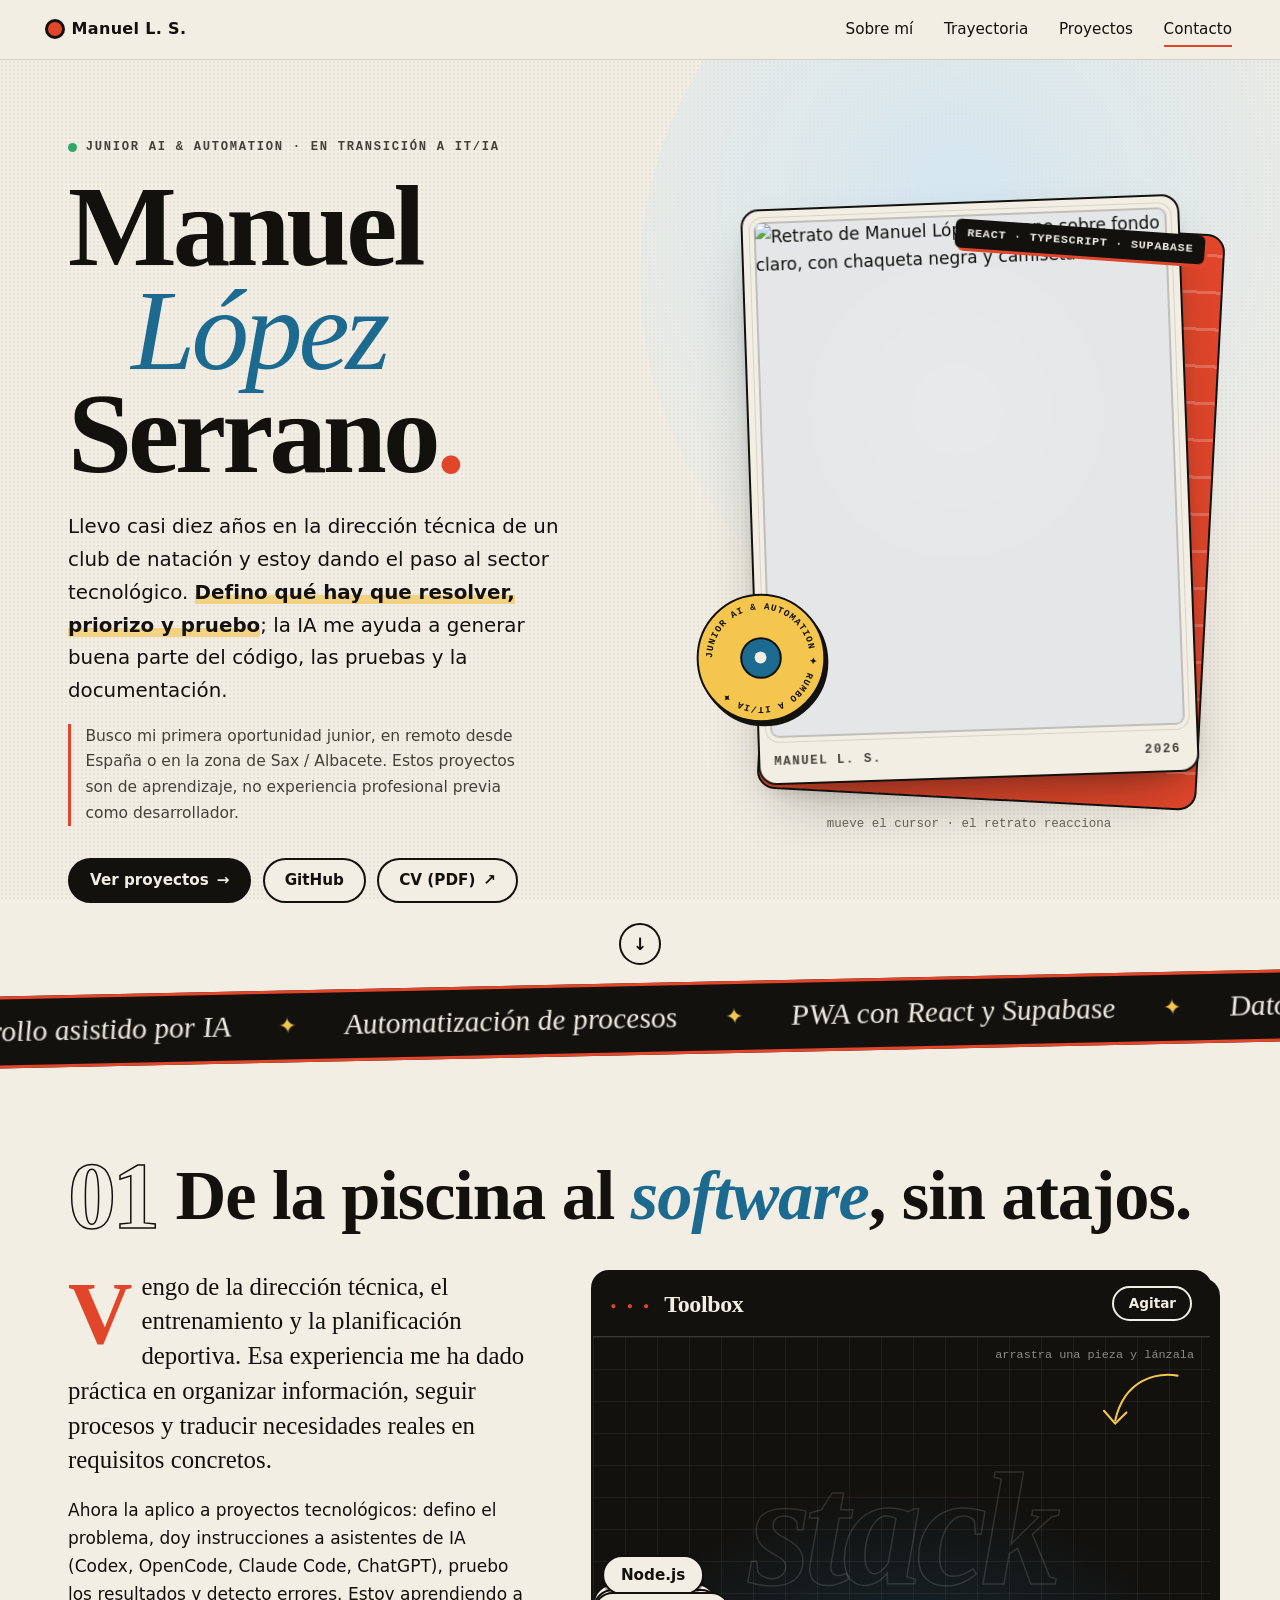
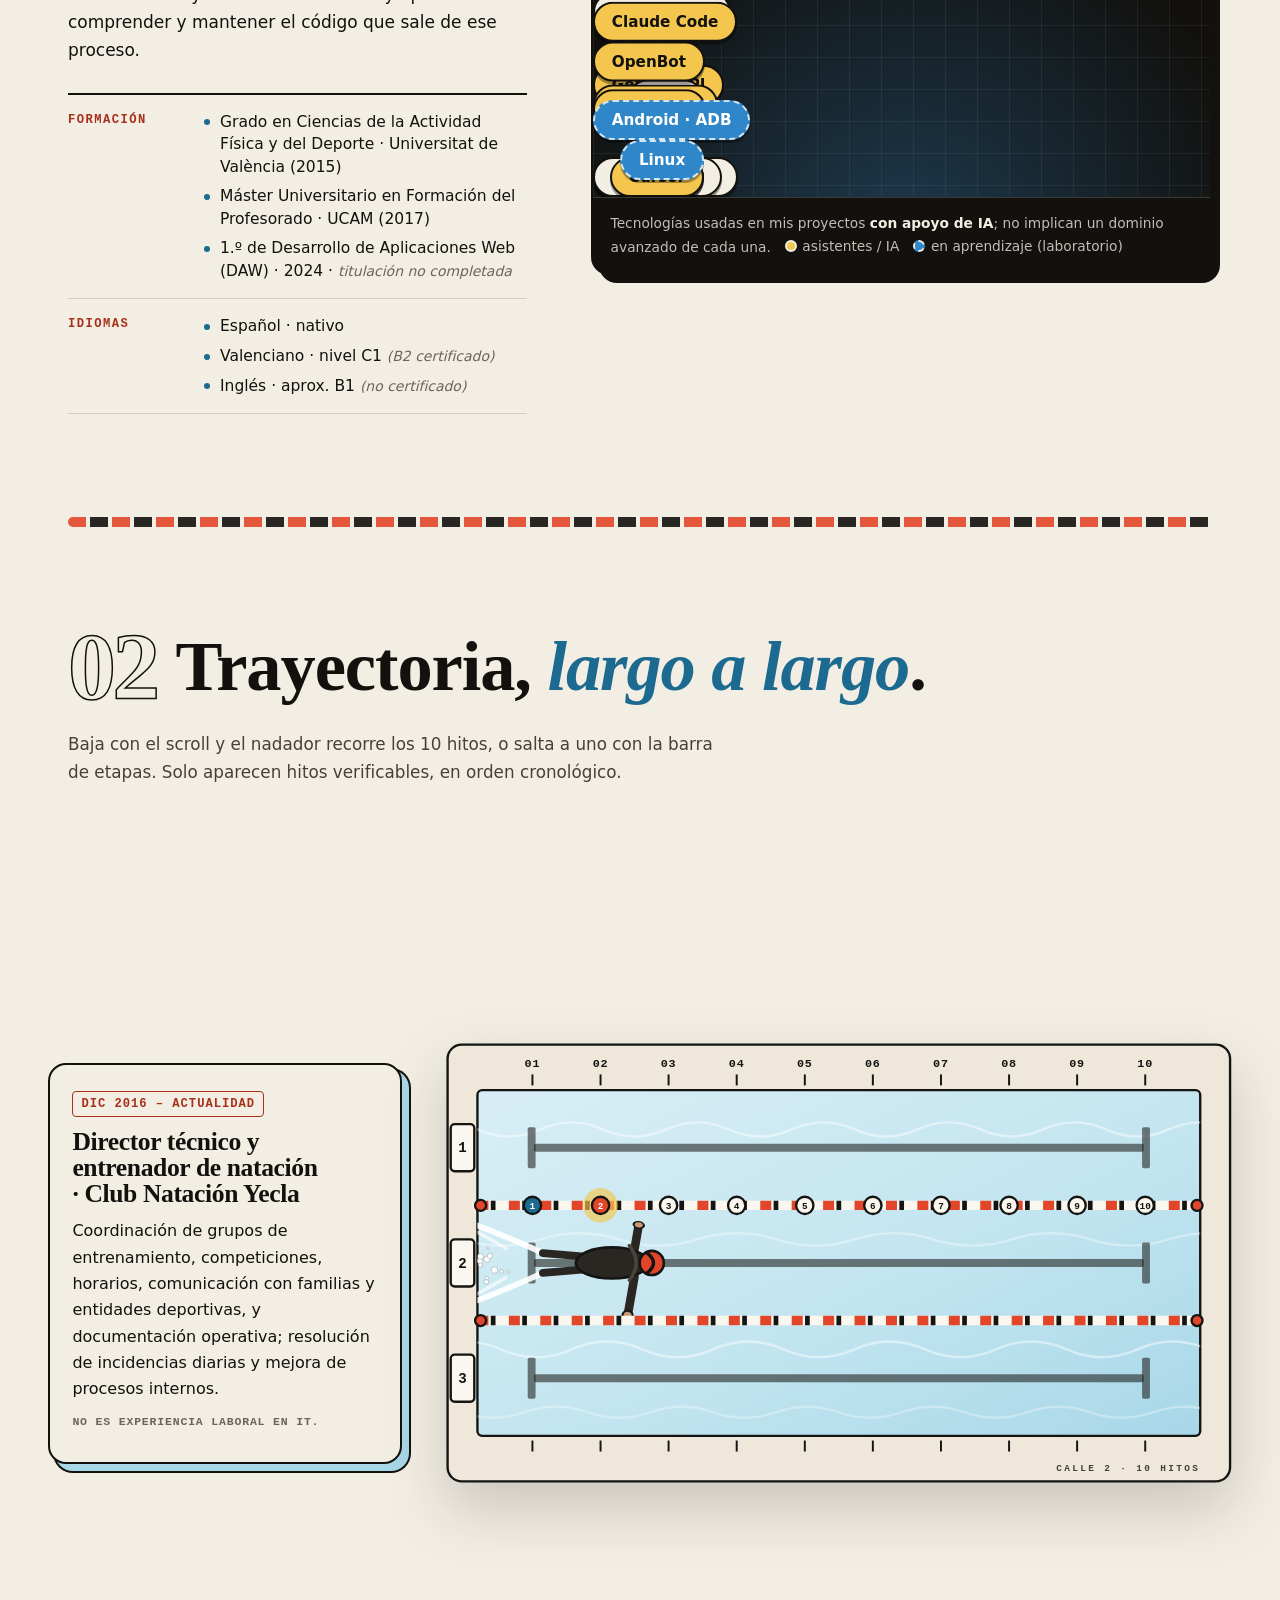
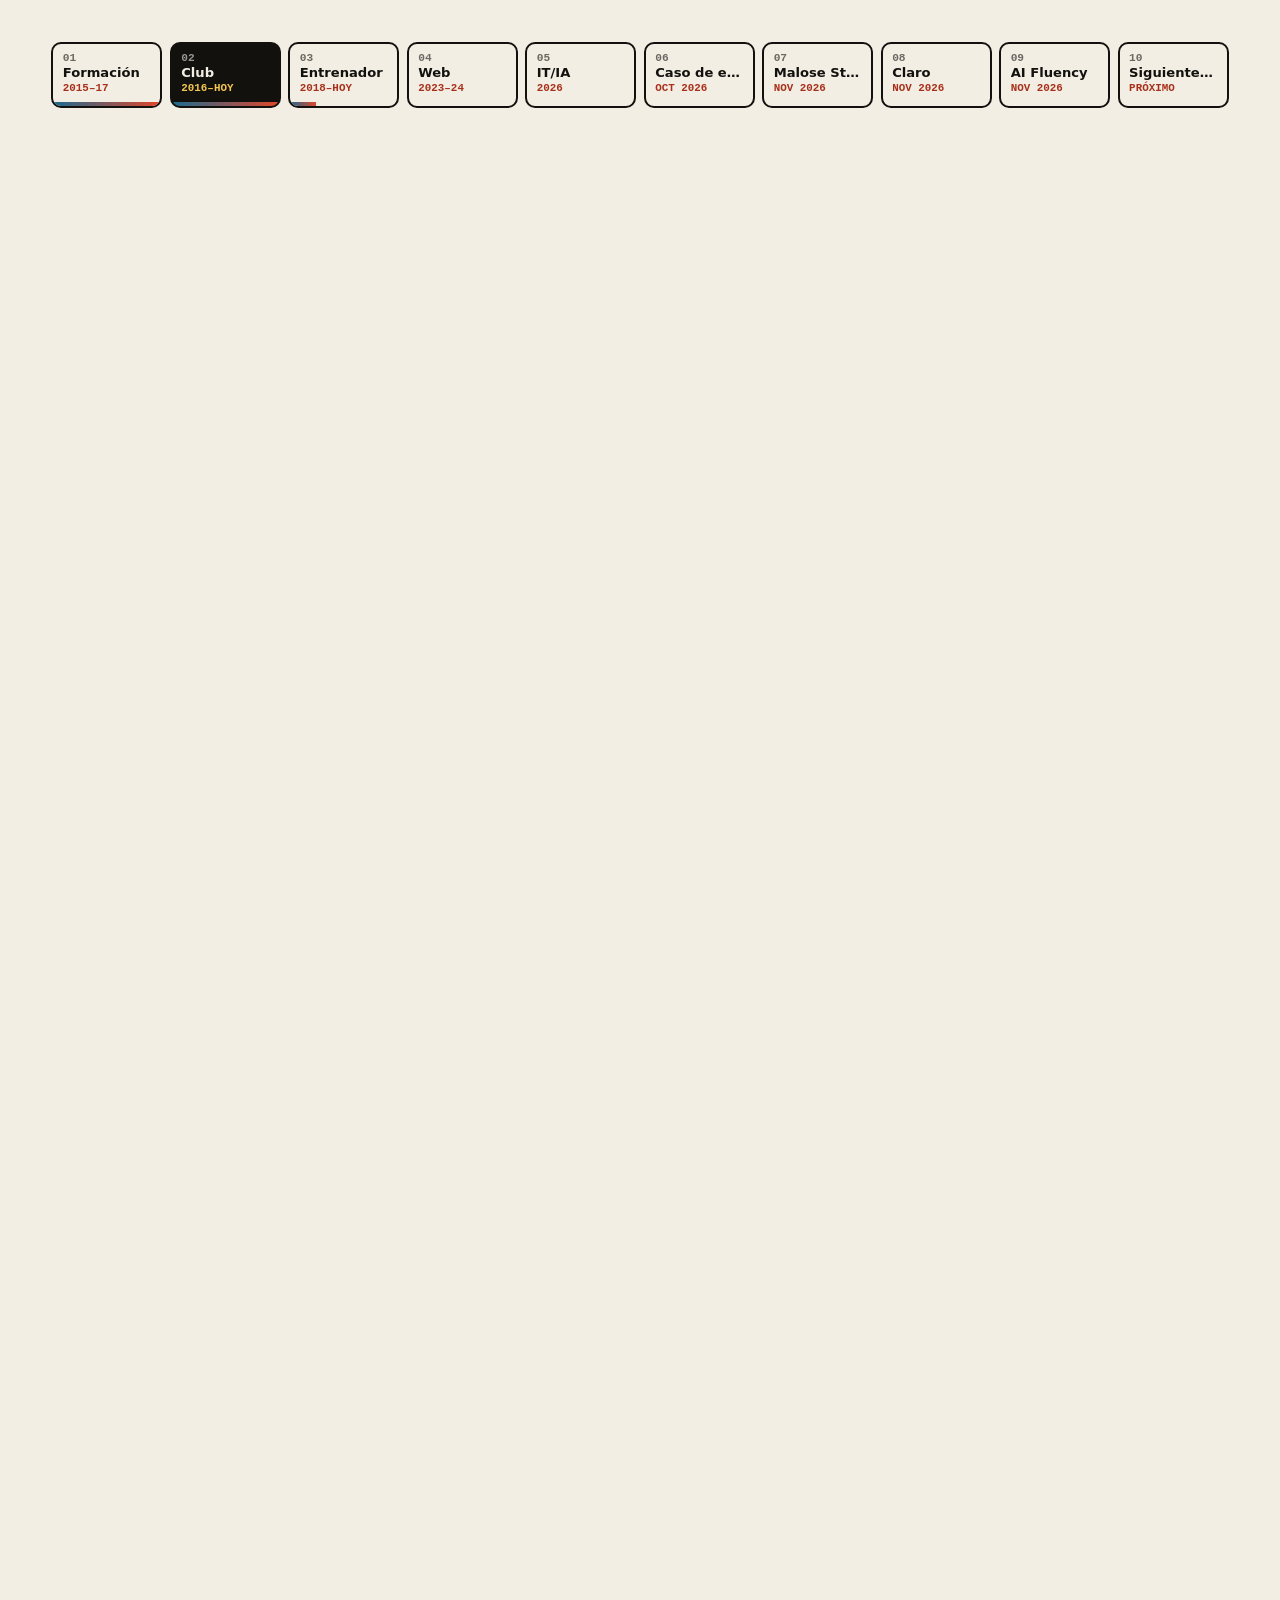
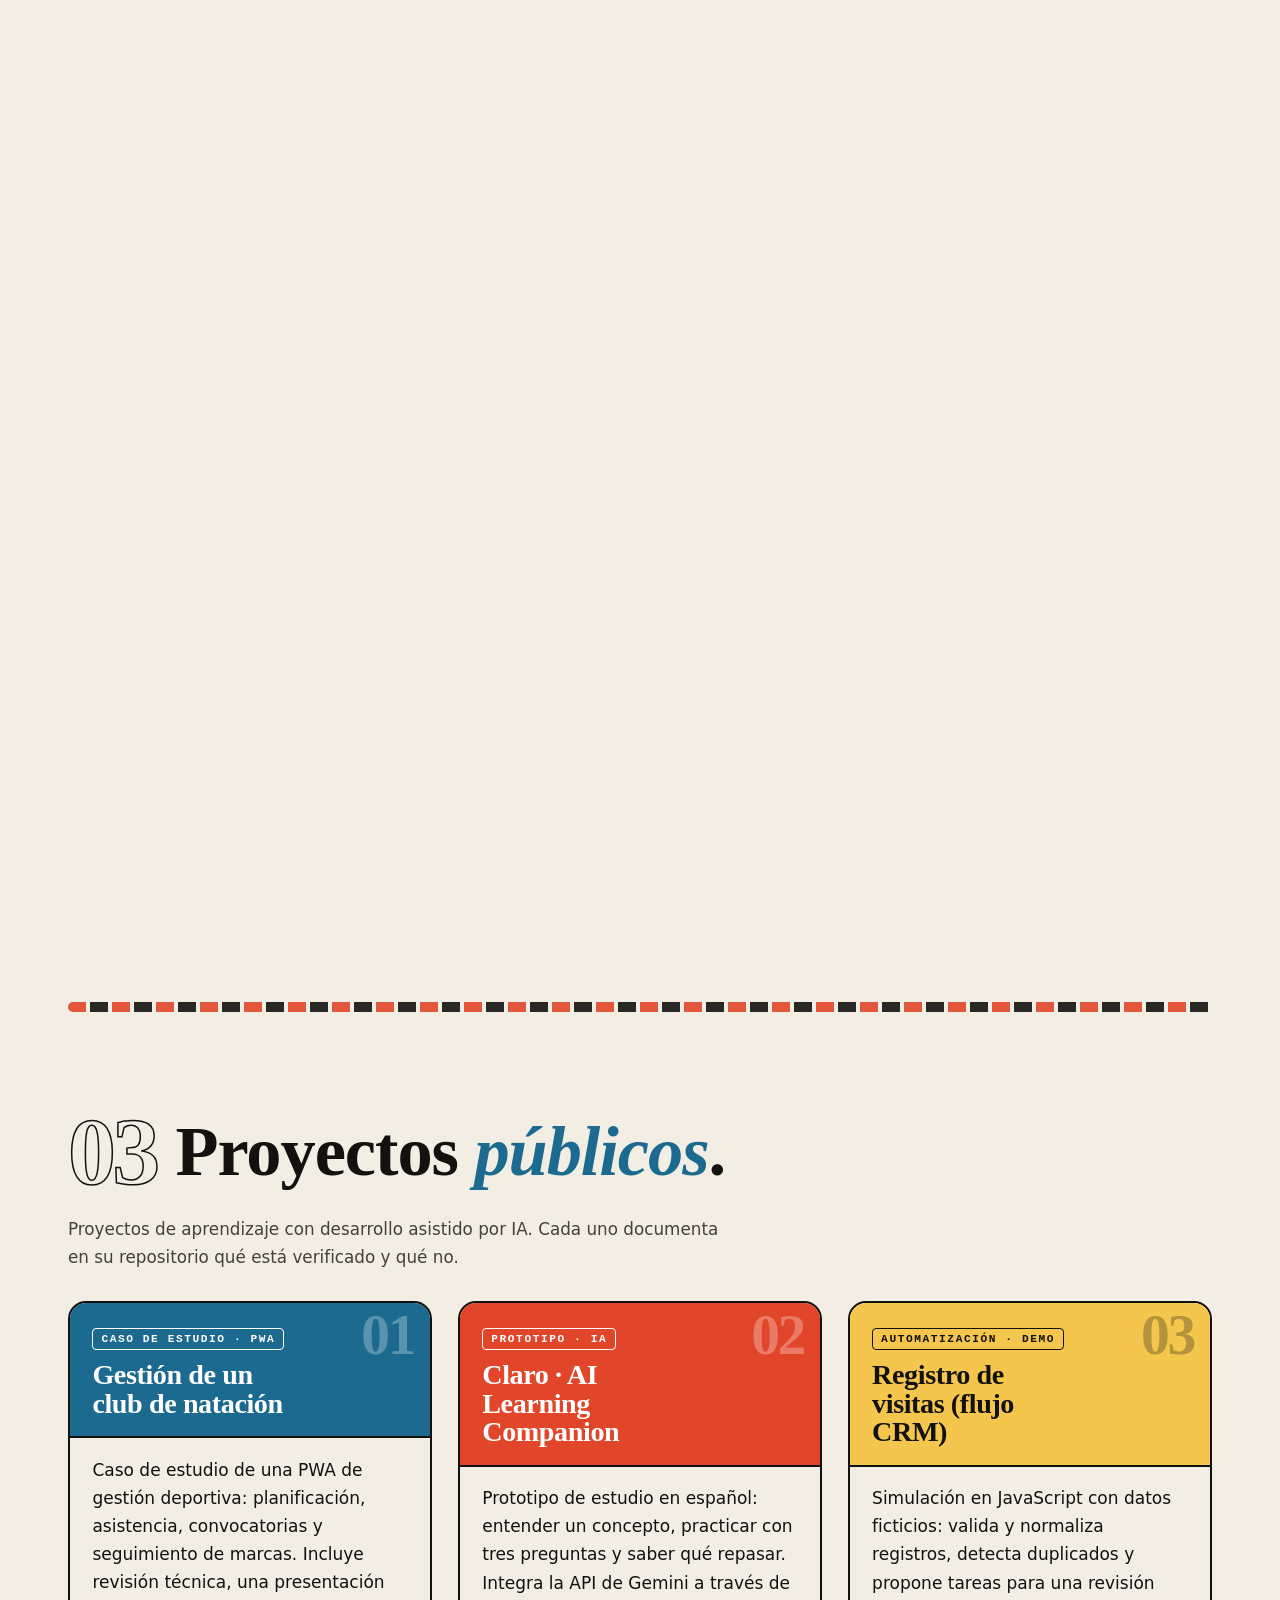
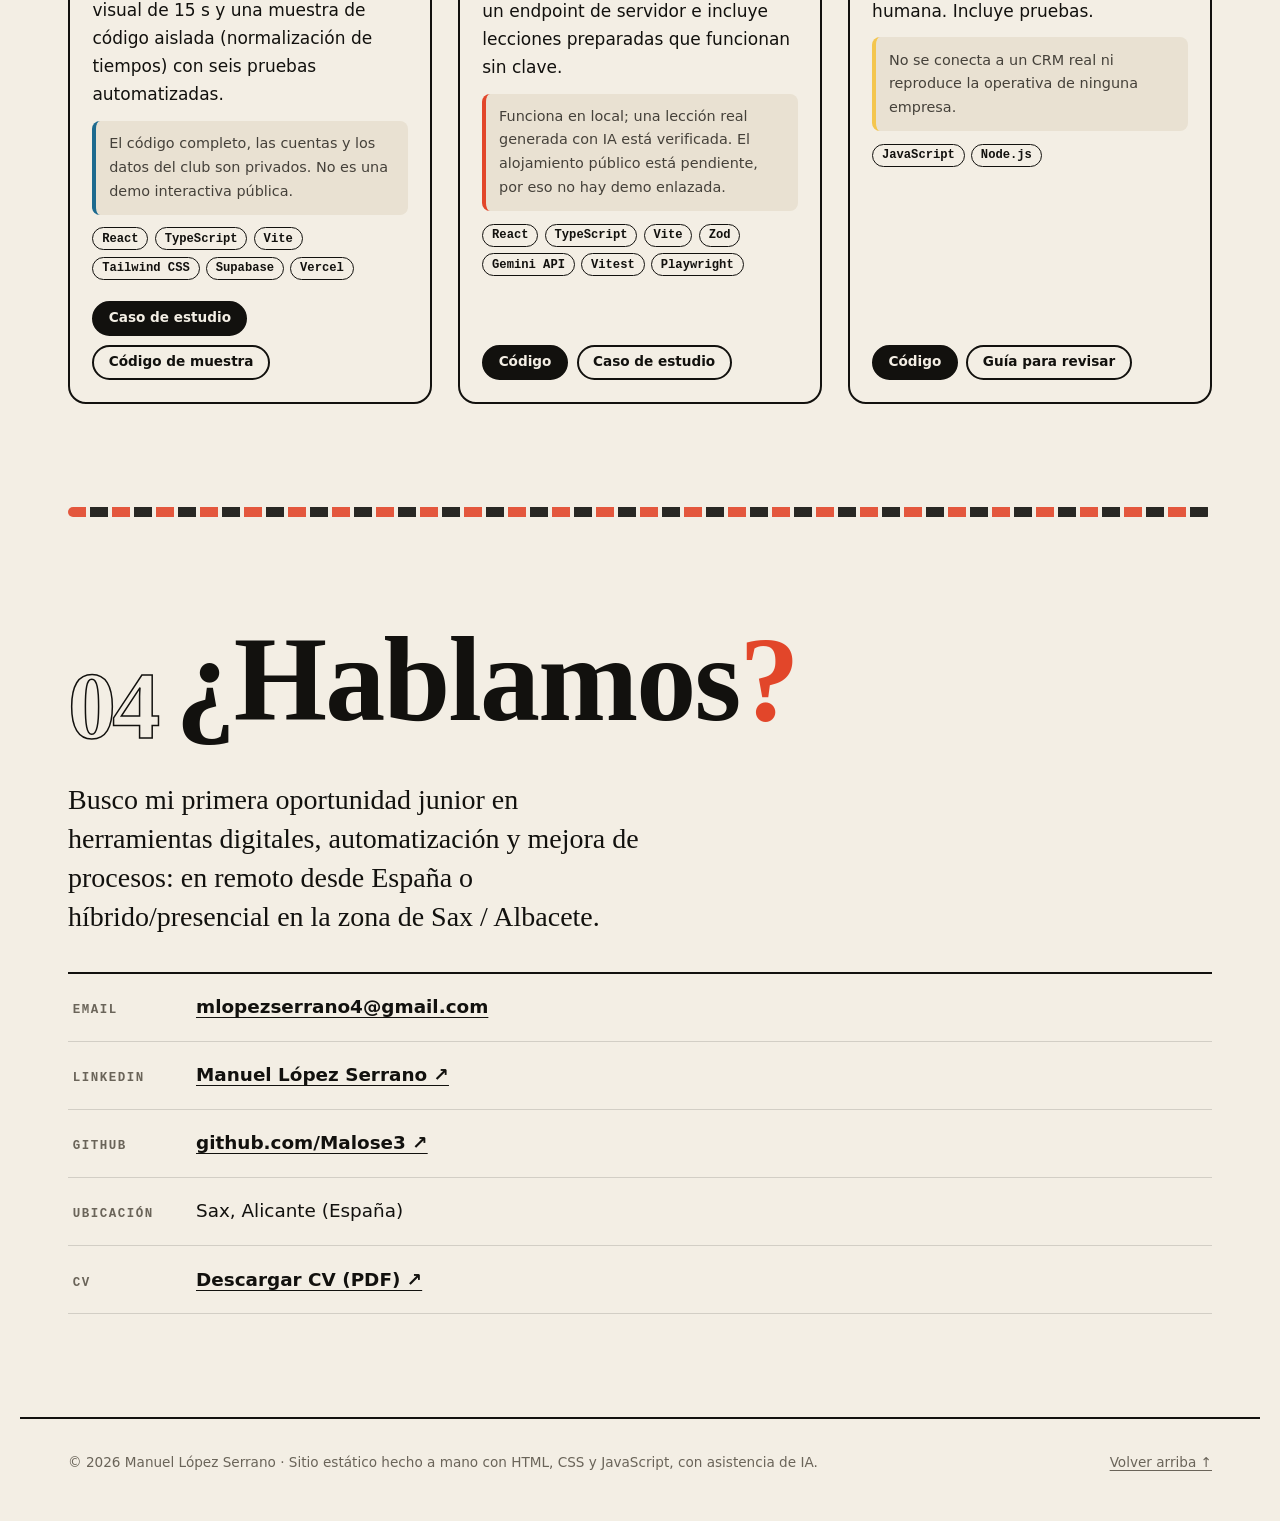
==== index.html @ 68fd8f76 "Portfolio: página principal, estilos e interacciones" ====
<!doctype html>
<html lang="es-ES">
<head>
  <meta charset="utf-8">
  <meta name="viewport" content="width=device-width, initial-scale=1">
  <title>Manuel López Serrano · Junior AI &amp; Automation (en transición a IT/IA)</title>
  <meta name="description" content="Portfolio de Manuel López Serrano: transición a IT/IA, proyectos de aprendizaje con desarrollo asistido por IA y automatización. Proyectos públicos en GitHub.">
  <meta name="theme-color" content="#f2ede3">
  <meta property="og:image" content="https://malose3.github.io/assets/img/manuel-portrait.jpg">
  <link rel="canonical" href="https://malose3.github.io/">
  <meta property="og:type" content="website">
  <meta property="og:locale" content="es_ES">
  <meta property="og:title" content="Manuel López Serrano · Portfolio">
  <meta property="og:description" content="Transición a IT/IA: proyectos de aprendizaje, desarrollo asistido por IA y automatización.">
  <meta property="og:url" content="https://malose3.github.io/">
  <link rel="icon" href="data:image/svg+xml,%3Csvg xmlns='http://www.w3.org/2000/svg' viewBox='0 0 64 64'%3E%3Ccircle cx='32' cy='32' r='30' fill='%23141310'/%3E%3Ccircle cx='38' cy='28' r='11' fill='%23e0482a'/%3E%3C/svg%3E">
  <link rel="preload" as="image" href="assets/img/manuel-portrait.webp" type="image/webp">
  <link rel="stylesheet" href="assets/css/site.css">
  <script>document.documentElement.classList.add("js");</script>
</head>
<body>
  <a class="skip" href="#main">Saltar al contenido</a>

  <header class="top" id="top">
    <a class="brand" href="#top" aria-label="Inicio">
      <span class="brand__dot" aria-hidden="true"></span>
      <span>Manuel&nbsp;L.&nbsp;S.</span>
    </a>
    <button class="menu-btn" type="button" aria-expanded="false" aria-controls="nav">Menú</button>
    <nav class="nav" id="nav" aria-label="Secciones">
      <a href="#sobre-mi">Sobre mí</a>
      <a href="#trayectoria">Trayectoria</a>
      <a href="#proyectos">Proyectos</a>
      <a href="#contacto">Contacto</a>
    </nav>
  </header>

  <main id="main">
    <!-- HERO -->
    <section class="hero" aria-labelledby="hero-title">
      <div class="hero__inner">
        <div class="hero__text">
          <p class="kicker"><span class="status-dot" aria-hidden="true"></span>Junior AI &amp; Automation · En transición a IT/IA</p>
          <h1 id="hero-title" class="hero__title">
            <span class="hero__line">Manuel</span>
            <span class="hero__line hero__line--italic">López</span>
            <span class="hero__line">Serrano<span class="accent">.</span></span>
          </h1>
          <p class="hero__lead">
            Llevo casi diez años en la dirección técnica de un club de natación y estoy dando el paso al sector tecnológico.
            <strong>Defino qué hay que resolver, priorizo y pruebo</strong>; la IA me ayuda a generar buena parte del código, las pruebas y la documentación.
          </p>
          <p class="hero__note">Busco mi primera oportunidad junior, en remoto desde España o en la zona de Sax / Albacete. Estos proyectos son de aprendizaje, no experiencia profesional previa como desarrollador.</p>
          <div class="hero__cta">
            <a class="btn btn--ink" href="#proyectos">Ver proyectos <span aria-hidden="true">→</span></a>
            <a class="btn btn--line" href="https://github.com/Malose3" rel="noopener">GitHub</a>
            <a class="btn btn--line" href="assets/cv/CV-Manuel-Lopez-Serrano.pdf" target="_blank" rel="noopener" type="application/pdf">CV (PDF) <span aria-hidden="true">↗</span></a>
          </div>
        </div>

        <div class="hero__visual">
          <div class="portrait" id="portrait">
            <div class="portrait__backdrop" aria-hidden="true"></div>
            <figure class="portrait__frame">
              <picture>
                <source srcset="assets/img/manuel-portrait.webp" type="image/webp">
                <img src="assets/img/manuel-portrait.jpg" width="960" height="1200" fetchpriority="high" decoding="async"
                     alt="Retrato de Manuel López Serrano sobre fondo claro, con chaqueta negra y camiseta marrón.">
              </picture>
              <figcaption class="portrait__caption"><span>Manuel L. S.</span><span>2026</span></figcaption>
            </figure>
            <svg class="seal" viewBox="0 0 200 200" aria-hidden="true" focusable="false">
              <defs><path id="seal-path" d="M100,100 m-74,0 a74,74 0 1,1 148,0 a74,74 0 1,1 -148,0"/></defs>
              <circle cx="100" cy="100" r="96" class="seal__bg"/>
              <text class="seal__text"><textPath href="#seal-path">JUNIOR AI &amp; AUTOMATION ✦ RUMBO A IT/IA ✦ </textPath></text>
              <circle cx="100" cy="100" r="30" class="seal__core"/>
              <circle cx="100" cy="100" r="9" class="seal__spark" id="seal-spark"/>
            </svg>
            <span class="tag tag--stack" aria-hidden="true">React · TypeScript · Supabase</span>
          </div>
          <p class="hero__hint" aria-hidden="true"><span class="hint-fine">mueve el cursor</span><span class="hint-touch">toca el retrato</span> · el retrato reacciona</p>
        </div>
      </div>
      <a class="scroll-cue" href="#sobre-mi" aria-label="Bajar a Sobre mí"><span aria-hidden="true">↓</span></a>
    </section>

    <!-- MARQUEE -->
    <div class="marquee-wrap">
    <div class="marquee" aria-label="Áreas de trabajo">
      <div class="marquee__track">
        <ul class="marquee__group">
          <li>Desarrollo asistido por IA</li><li>Automatización de procesos</li><li>PWA con React y Supabase</li>
          <li>Datos: CSV y Excel</li><li>Pruebas y verificación</li><li>Documentación honesta</li><li>Laboratorio Android · ADB · Linux</li>
        </ul>
        <ul class="marquee__group" aria-hidden="true">
          <li>Desarrollo asistido por IA</li><li>Automatización de procesos</li><li>PWA con React y Supabase</li>
          <li>Datos: CSV y Excel</li><li>Pruebas y verificación</li><li>Documentación honesta</li><li>Laboratorio Android · ADB · Linux</li>
        </ul>
      </div>
    </div>
    </div>

    <!-- SOBRE MÍ + TOOLBOX -->
    <section class="about sheet" id="sobre-mi" aria-labelledby="about-title">
      <div class="section-head">
        <span class="section-num">01</span>
        <h2 id="about-title" data-lines>De la piscina al <em>software</em>, sin atajos.</h2>
      </div>
      <div class="about__grid">
        <div class="about__copy">
          <p>Vengo de la dirección técnica, el entrenamiento y la planificación deportiva. Esa experiencia me ha dado práctica en organizar información, seguir procesos y traducir necesidades reales en requisitos concretos.</p>
          <p>Ahora la aplico a proyectos tecnológicos: defino el problema, doy instrucciones a asistentes de IA (Codex, OpenCode, Claude Code, ChatGPT), pruebo los resultados y detecto errores. Estoy aprendiendo a comprender y mantener el código que sale de ese proceso.</p>
          <dl class="facts">
            <div class="facts__row">
              <dt>Formación</dt>
              <dd>
                <ul>
                  <li>Grado en Ciencias de la Actividad Física y del Deporte · Universitat de València (2015)</li>
                  <li>Máster Universitario en Formación del Profesorado · UCAM (2017)</li>
                  <li>1.º de Desarrollo de Aplicaciones Web (DAW) · 2024 · <span class="facts__note">titulación no completada</span></li>
                </ul>
              </dd>
            </div>
            <div class="facts__row">
              <dt>Idiomas</dt>
              <dd>
                <ul>
                  <li>Español · nativo</li>
                  <li>Valenciano · nivel C1 <span class="facts__note">(B2 certificado)</span></li>
                  <li>Inglés · aprox. B1 <span class="facts__note">(no certificado)</span></li>
                </ul>
              </dd>
            </div>
          </dl>
        </div>

        <div class="toolbox" id="toolbox">
          <div class="toolbox__bar">
            <h3>Toolbox</h3>
            <button class="btn btn--small" type="button" id="shake">Agitar</button>
          </div>
          <div class="toolbox__stage" id="stage" aria-describedby="toolbox-note">
            <ul class="toolbox__list" id="pills">
              <li class="pill">JavaScript</li>
              <li class="pill">TypeScript</li>
              <li class="pill pill--accent">React</li>
              <li class="pill">Node.js</li>
              <li class="pill pill--accent">Supabase</li>
              <li class="pill">Vite</li>
              <li class="pill">Tailwind CSS</li>
              <li class="pill">Vercel</li>
              <li class="pill">Git · GitHub</li>
              <li class="pill">Zod</li>
              <li class="pill">Vitest</li>
              <li class="pill">Playwright</li>
              <li class="pill pill--ink">Gemini API</li>
              <li class="pill">PWA</li>
              <li class="pill pill--ink">Codex</li>
              <li class="pill pill--ink">OpenCode</li>
              <li class="pill pill--ink">Claude Code</li>
              <li class="pill pill--ink">Grok</li>
              <li class="pill pill--ink">Grok Bot</li>
              <li class="pill pill--ink">Cursor</li>
              <li class="pill pill--ink">OpenBot</li>
              <li class="pill pill--learn">Android · ADB</li>
              <li class="pill pill--learn">Linux</li>
            </ul>
            <svg class="toolbox__arrow" viewBox="0 0 120 96" aria-hidden="true" focusable="false">
              <path pathLength="1" d="M112 10 C 86 6, 46 14, 34 66"/>
              <path class="toolbox__arrow-head" pathLength="1" d="M20 54 L34 70 L48 56"/>
            </svg>
            <p class="toolbox__hint" aria-hidden="true"><span class="hint-fine">arrastra una pieza y lánzala</span><span class="hint-touch">toca, arrastra y suelta</span></p>
          </div>
          <p class="toolbox__note" id="toolbox-note">
            Tecnologías usadas en mis proyectos <strong>con apoyo de IA</strong>; no implican un dominio avanzado de cada una.
            <span class="legend"><i class="sw sw--ink"></i>asistentes / IA</span>
            <span class="legend"><i class="sw sw--learn"></i>en aprendizaje (laboratorio)</span>
          </p>
        </div>
      </div>
    </section>

    <!-- TRAYECTORIA -->

    <div class="divider" aria-hidden="true"><span></span></div>
    <section class="work" id="trayectoria" aria-labelledby="work-title">
      <div class="sheet work__head">
        <div class="section-head">
          <span class="section-num">02</span>
          <h2 id="work-title" data-lines>Trayectoria, <em>largo a largo</em>.</h2>
        </div>
        <p class="work__intro">Baja con el scroll y el nadador recorre los 10 hitos, o salta a uno con la barra de etapas. Solo aparecen hitos verificables, en orden cronológico.</p>
      </div>

      <div class="pool-track" id="pool-track" style="--n:10">
        <div class="pool-pin">
          <div class="pool-layout">
            <ol class="deck" id="deck" aria-label="Hitos de la trayectoria">
          <li class="deck__card" id="hito-1" data-k="0">
            <span class="deck__num" aria-hidden="true">01<small>/10</small></span>
            <span class="deck__date">2015 – 2017</span>
            <h3>Formación universitaria</h3>
            <p>Grado en Ciencias de la Actividad Física y del Deporte (Universitat de València, 2015) y Máster Universitario en Formación del Profesorado (UCAM, 2017).</p>
          </li>
          <li class="deck__card" id="hito-2" data-k="1">
            <span class="deck__num" aria-hidden="true">02<small>/10</small></span>
            <span class="deck__date">Dic 2016 – actualidad</span>
            <h3>Director técnico y entrenador de natación · Club Natación Yecla</h3>
            <p>Coordinación de grupos de entrenamiento, competiciones, horarios, comunicación con familias y entidades deportivas, y documentación operativa; resolución de incidencias diarias y mejora de procesos internos.</p>
            <p class="deck__note">No es experiencia laboral en IT.</p>
          </li>
          <li class="deck__card" id="hito-3" data-k="2">
            <span class="deck__num" aria-hidden="true">03<small>/10</small></span>
            <span class="deck__date">2018 – actualidad</span>
            <h3>Entrenador personal y preparador físico de opositores</h3>
            <p>Elaboración de planes individuales, seguimiento de progreso y organización de recursos de entrenamiento presencial y online.</p>
          </li>
          <li class="deck__card" id="hito-4" data-k="3">
            <span class="deck__num" aria-hidden="true">04<small>/10</small></span>
            <span class="deck__date">Dic 2023 – 2024</span>
            <h3>Primeros pasos en desarrollo web</h3>
            <p>Prácticas iniciales de Git y GitHub y 1.º curso de Desarrollo de Aplicaciones Web (DAW, 2024; titulación no completada).</p>
            <a class="link" href="https://github.com/Malose3/hello-git" rel="noopener">Malose3/hello-git ↗</a>
          </li>
          <li class="deck__card" id="hito-5" data-k="4">
            <span class="deck__num" aria-hidden="true">05<small>/10</small></span>
            <span class="deck__date">2026</span>
            <h3>Transición a IT/IA</h3>
            <p>Orientación profesional hacia operaciones, mejora de procesos, herramientas digitales y automatización con apoyo de IA, con portfolio público y documentación honesta del alcance de cada proyecto.</p>
          </li>
          <li class="deck__card" id="hito-6" data-k="5">
            <span class="deck__num" aria-hidden="true">06<small>/10</small></span>
            <span class="deck__date">Oct 2026</span>
            <h3>Caso de estudio público de la app del club</h3>
            <p>Documentación técnica, vídeo de 15&nbsp;s y una muestra de código aislada con seis pruebas. La aplicación y los datos siguen en privado.</p>
            <a class="link" href="https://github.com/Malose3/swim-club-case-study" rel="noopener">swim-club-case-study ↗</a>
          </li>
          <li class="deck__card" id="hito-7" data-k="6">
            <span class="deck__num" aria-hidden="true">07<small>/10</small></span>
            <span class="deck__date">Nov 2026 · en curso</span>
            <h3>Laboratorio Malose Studio</h3>
            <p>Microtareas prácticas de Android, ADB y Linux en un dispositivo de pruebas dedicado (en aprendizaje).</p>
          </li>
          <li class="deck__card" id="hito-8" data-k="7">
            <span class="deck__num" aria-hidden="true">08<small>/10</small></span>
            <span class="deck__date">Nov 2026</span>
            <h3>Claro · AI Learning Companion</h3>
            <p>Prototipo de estudio con React, TypeScript y Gemini. Funciona en local; el alojamiento público está pendiente.</p>
            <a class="link" href="https://github.com/Malose3/claro-learning-companion" rel="noopener">claro-learning-companion ↗</a>
          </li>
          <li class="deck__card deck__card--now" id="hito-9" data-k="8">
            <span class="deck__num" aria-hidden="true">09<small>/10</small></span>
            <span class="deck__date">Nov 2026 · en curso</span>
            <h3>Anthropic AI Fluency</h3>
            <p>Formación en curso. <strong>Certificado aún no obtenido.</strong></p>
          </li>
          <li class="deck__card deck__card--next" id="hito-10" data-k="9">
            <span class="deck__num" aria-hidden="true">10<small>/10</small></span>
            <span class="deck__date">Siguientes pasos</span>
            <h3>Más autonomía con el código</h3>
            <p>Reforzar la comprensión y el mantenimiento autónomo del código (JavaScript, HTML/CSS, SQL básico y APIs REST) y continuar la formación prevista.</p>
          </li>
            </ol>
            <div class="pool-stage">
          <svg class="pool" id="pool-svg" viewBox="0 0 1000 560" role="img" aria-label="Piscina vista desde arriba: un nadador avanza por la calle central y marca cada uno de los 10 hitos.">
            <defs>
              <linearGradient id="pool-water" x1="0" y1="0" x2="1" y2="1">
                <stop offset="0" stop-color="#d8eef5"/><stop offset=".55" stop-color="#c3e5f0"/><stop offset="1" stop-color="#a8d7e8"/>
              </linearGradient>
              <clipPath id="pool-clip"><rect x="40" y="60" width="920" height="440" rx="6"/></clipPath>
            </defs>
            <rect class="pool__deck" x="2" y="2" width="996" height="556" rx="18"/>
            <rect class="pool__water" x="40" y="60" width="920" height="440" rx="6"/>
            <g clip-path="url(#pool-clip)">
              <g class="pool__caustics" aria-hidden="true">
                <path d="M-40 110 q40 -18 80 0 t80 0 t80 0 t80 0 t80 0 t80 0 t80 0 t80 0 t80 0 t80 0 t80 0 t80 0 t80 0 t80 0"/>
                <path d="M-80 250 q50 -16 100 0 t100 0 t100 0 t100 0 t100 0 t100 0 t100 0 t100 0 t100 0 t100 0 t100 0 t100 0"/>
                <path d="M-20 390 q45 -20 90 0 t90 0 t90 0 t90 0 t90 0 t90 0 t90 0 t90 0 t90 0 t90 0 t90 0 t90 0 t90 0"/>
                <path d="M-60 470 q40 -14 80 0 t80 0 t80 0 t80 0 t80 0 t80 0 t80 0 t80 0 t80 0 t80 0 t80 0 t80 0 t80 0 t80 0"/>
              </g>
              <g class="lane-line"><rect x="112" y="128.3" width="776" height="10" rx="2"/><rect x="104" y="107.3" width="10" height="52" rx="2"/><rect x="886" y="107.3" width="10" height="52" rx="2"/></g><g class="lane-line"><rect x="112" y="275.0" width="776" height="10" rx="2"/><rect x="104" y="254.0" width="10" height="52" rx="2"/><rect x="886" y="254.0" width="10" height="52" rx="2"/></g><g class="lane-line"><rect x="112" y="421.7" width="776" height="10" rx="2"/><rect x="104" y="400.7" width="10" height="52" rx="2"/><rect x="886" y="400.7" width="10" height="52" rx="2"/></g>
              <g id="pool-bubbles" class="pool__bubbles"></g>
              <g id="swimmer" class="swimmer" transform="translate(110 280)">
                <g id="wake" class="wake">
                  <path d="M-58 -6 Q-110 -26 -175 -44"/><path d="M-58 6 Q-110 26 -175 44"/>
                  <path class="wake__far" d="M-90 -10 Q-150 -40 -240 -66"/><path class="wake__far" d="M-90 10 Q-150 40 -240 66"/>
                </g>
                <g class="swimmer__legs"><line id="leg-l" x1="-34" y1="-7" x2="-86" y2="-9"/><line id="leg-r" x1="-34" y1="7" x2="-86" y2="9"/></g>
                <g id="arm-l" class="swimmer__arm" transform="translate(20 -16)"><line x1="0" y1="0" x2="44" y2="0"/><circle cx="46" cy="0" r="6"/></g>
                <g id="arm-r" class="swimmer__arm" transform="translate(20 16)"><line x1="0" y1="0" x2="44" y2="0"/><circle cx="46" cy="0" r="6"/></g>
                <ellipse class="swimmer__torso" cx="-6" cy="0" rx="42" ry="18"/>
                <path class="swimmer__shoulders" d="M14 -20 Q30 0 14 20"/>
                <circle class="swimmer__cap" cx="40" cy="0" r="14"/>
                <path class="swimmer__stripe" d="M34 -12 Q50 0 34 12"/>
              </g>
            </g>
            <g class="rope"><line class="rope__base" x1="40" y1="206.7" x2="960" y2="206.7"/><line class="rope__red" x1="40" y1="206.7" x2="960" y2="206.7"/><line class="rope__ink" x1="40" y1="206.7" x2="960" y2="206.7"/><circle class="rope__end" cx="44" cy="206.7" r="7"/><circle class="rope__end" cx="956" cy="206.7" r="7"/></g><g class="rope"><line class="rope__base" x1="40" y1="353.3" x2="960" y2="353.3"/><line class="rope__red" x1="40" y1="353.3" x2="960" y2="353.3"/><line class="rope__ink" x1="40" y1="353.3" x2="960" y2="353.3"/><circle class="rope__end" cx="44" cy="353.3" r="7"/><circle class="rope__end" cx="956" cy="353.3" r="7"/></g>
            <g class="pool__buoys"><g class="buoy" data-k="0" transform="translate(110.0 206.7)"><circle class="buoy__halo" r="22"/><circle class="buoy__ball" r="11"/><text class="buoy__n" y="4">1</text></g><g class="buoy" data-k="1" transform="translate(196.7 206.7)"><circle class="buoy__halo" r="22"/><circle class="buoy__ball" r="11"/><text class="buoy__n" y="4">2</text></g><g class="buoy" data-k="2" transform="translate(283.3 206.7)"><circle class="buoy__halo" r="22"/><circle class="buoy__ball" r="11"/><text class="buoy__n" y="4">3</text></g><g class="buoy" data-k="3" transform="translate(370.0 206.7)"><circle class="buoy__halo" r="22"/><circle class="buoy__ball" r="11"/><text class="buoy__n" y="4">4</text></g><g class="buoy" data-k="4" transform="translate(456.7 206.7)"><circle class="buoy__halo" r="22"/><circle class="buoy__ball" r="11"/><text class="buoy__n" y="4">5</text></g><g class="buoy" data-k="5" transform="translate(543.3 206.7)"><circle class="buoy__halo" r="22"/><circle class="buoy__ball" r="11"/><text class="buoy__n" y="4">6</text></g><g class="buoy" data-k="6" transform="translate(630.0 206.7)"><circle class="buoy__halo" r="22"/><circle class="buoy__ball" r="11"/><text class="buoy__n" y="4">7</text></g><g class="buoy" data-k="7" transform="translate(716.7 206.7)"><circle class="buoy__halo" r="22"/><circle class="buoy__ball" r="11"/><text class="buoy__n" y="4">8</text></g><g class="buoy" data-k="8" transform="translate(803.3 206.7)"><circle class="buoy__halo" r="22"/><circle class="buoy__ball" r="11"/><text class="buoy__n" y="4">9</text></g><g class="buoy" data-k="9" transform="translate(890.0 206.7)"><circle class="buoy__halo" r="22"/><circle class="buoy__ball" r="11"/><text class="buoy__n" y="4">10</text></g></g>
            <g class="pool__ticks"><g class="pool__tick"><line x1="110.0" y1="40" x2="110.0" y2="54"/><text x="110.0" y="31">01</text></g><g class="pool__tick"><line x1="196.7" y1="40" x2="196.7" y2="54"/><text x="196.7" y="31">02</text></g><g class="pool__tick"><line x1="283.3" y1="40" x2="283.3" y2="54"/><text x="283.3" y="31">03</text></g><g class="pool__tick"><line x1="370.0" y1="40" x2="370.0" y2="54"/><text x="370.0" y="31">04</text></g><g class="pool__tick"><line x1="456.7" y1="40" x2="456.7" y2="54"/><text x="456.7" y="31">05</text></g><g class="pool__tick"><line x1="543.3" y1="40" x2="543.3" y2="54"/><text x="543.3" y="31">06</text></g><g class="pool__tick"><line x1="630.0" y1="40" x2="630.0" y2="54"/><text x="630.0" y="31">07</text></g><g class="pool__tick"><line x1="716.7" y1="40" x2="716.7" y2="54"/><text x="716.7" y="31">08</text></g><g class="pool__tick"><line x1="803.3" y1="40" x2="803.3" y2="54"/><text x="803.3" y="31">09</text></g><g class="pool__tick"><line x1="890.0" y1="40" x2="890.0" y2="54"/><text x="890.0" y="31">10</text></g><line x1="110.0" y1="506" x2="110.0" y2="520"/><line x1="196.7" y1="506" x2="196.7" y2="520"/><line x1="283.3" y1="506" x2="283.3" y2="520"/><line x1="370.0" y1="506" x2="370.0" y2="520"/><line x1="456.7" y1="506" x2="456.7" y2="520"/><line x1="543.3" y1="506" x2="543.3" y2="520"/><line x1="630.0" y1="506" x2="630.0" y2="520"/><line x1="716.7" y1="506" x2="716.7" y2="520"/><line x1="803.3" y1="506" x2="803.3" y2="520"/><line x1="890.0" y1="506" x2="890.0" y2="520"/></g>
            <g class="block"><rect x="6" y="103.3" width="30" height="60" rx="5"/><text x="21" y="139.3">1</text></g><g class="block"><rect x="6" y="250.0" width="30" height="60" rx="5"/><text x="21" y="286.0">2</text></g><g class="block"><rect x="6" y="396.7" width="30" height="60" rx="5"/><text x="21" y="432.7">3</text></g>
            <text class="pool__label" x="960" y="545" text-anchor="end">CALLE 2 · 10 HITOS</text>
          </svg>
            </div>
          </div>
          <nav class="stops" aria-label="Etapas de la trayectoria">
            <ol class="stops__list">
            <li><button class="stops__btn" type="button" data-k="0" style="--p:0" aria-label="Hito 1 de 10: Formación universitaria"><span class="stops__n">01</span><span class="stops__l">Formación</span><span class="stops__y">2015–17</span></button></li>
            <li><button class="stops__btn" type="button" data-k="1" style="--p:0" aria-label="Hito 2 de 10: Director técnico y entrenador de natación · Club Natación Yecla"><span class="stops__n">02</span><span class="stops__l">Club</span><span class="stops__y">2016–hoy</span></button></li>
            <li><button class="stops__btn" type="button" data-k="2" style="--p:0" aria-label="Hito 3 de 10: Entrenador personal y preparador físico de opositores"><span class="stops__n">03</span><span class="stops__l">Entrenador</span><span class="stops__y">2018–hoy</span></button></li>
            <li><button class="stops__btn" type="button" data-k="3" style="--p:0" aria-label="Hito 4 de 10: Primeros pasos en desarrollo web"><span class="stops__n">04</span><span class="stops__l">Web</span><span class="stops__y">2023–24</span></button></li>
            <li><button class="stops__btn" type="button" data-k="4" style="--p:0" aria-label="Hito 5 de 10: Transición a IT/IA"><span class="stops__n">05</span><span class="stops__l">IT/IA</span><span class="stops__y">2026</span></button></li>
            <li><button class="stops__btn" type="button" data-k="5" style="--p:0" aria-label="Hito 6 de 10: Caso de estudio público de la app del club"><span class="stops__n">06</span><span class="stops__l">Caso de estudio</span><span class="stops__y">Oct 2026</span></button></li>
            <li><button class="stops__btn" type="button" data-k="6" style="--p:0" aria-label="Hito 7 de 10: Laboratorio Malose Studio"><span class="stops__n">07</span><span class="stops__l">Malose Studio</span><span class="stops__y">Nov 2026</span></button></li>
            <li><button class="stops__btn" type="button" data-k="7" style="--p:0" aria-label="Hito 8 de 10: Claro · AI Learning Companion"><span class="stops__n">08</span><span class="stops__l">Claro</span><span class="stops__y">Nov 2026</span></button></li>
            <li><button class="stops__btn" type="button" data-k="8" style="--p:0" aria-label="Hito 9 de 10: Anthropic AI Fluency"><span class="stops__n">09</span><span class="stops__l">AI Fluency</span><span class="stops__y">Nov 2026</span></button></li>
            <li><button class="stops__btn" type="button" data-k="9" style="--p:0" aria-label="Hito 10 de 10: Más autonomía con el código"><span class="stops__n">10</span><span class="stops__l">Siguientes pasos</span><span class="stops__y">Próximo</span></button></li>
            </ol>
          </nav>
        </div>
      </div>
    </section>

    <!-- PROYECTOS -->

    <div class="divider" aria-hidden="true"><span></span></div>
    <section class="projects sheet" id="proyectos" aria-labelledby="proj-title">
      <div class="section-head">
        <span class="section-num">03</span>
        <h2 id="proj-title" data-lines>Proyectos <em>públicos</em>.</h2>
      </div>
      <p class="projects__intro">Proyectos de aprendizaje con desarrollo asistido por IA. Cada uno documenta en su repositorio qué está verificado y qué no.</p>

      <div class="cards">
        <article class="card card--a">
          <header class="card__head">
            <span class="card__num" aria-hidden="true">01</span>
            <span class="card__tag">Caso de estudio · PWA</span>
            <h3>Gestión de un club de natación</h3>
          </header>
          <p>Caso de estudio de una PWA de gestión deportiva: planificación, asistencia, convocatorias y seguimiento de marcas. Incluye revisión técnica, una presentación visual de 15&nbsp;s y una muestra de código aislada (normalización de tiempos) con seis pruebas automatizadas.</p>
          <p class="card__scope">El código completo, las cuentas y los datos del club son privados. No es una demo interactiva pública.</p>
          <ul class="card__stack"><li>React</li><li>TypeScript</li><li>Vite</li><li>Tailwind CSS</li><li>Supabase</li><li>Vercel</li></ul>
          <div class="card__links">
            <a class="btn btn--small btn--ink" href="https://github.com/Malose3/swim-club-case-study" rel="noopener">Caso de estudio</a>
            <a class="btn btn--small btn--line" href="https://github.com/Malose3/swim-club-case-study/tree/main/examples/swim-times" rel="noopener">Código de muestra</a>
          </div>
        </article>

        <article class="card card--b">
          <header class="card__head">
            <span class="card__num" aria-hidden="true">02</span>
            <span class="card__tag">Prototipo · IA</span>
            <h3>Claro · AI Learning Companion</h3>
          </header>
          <p>Prototipo de estudio en español: entender un concepto, practicar con tres preguntas y saber qué repasar. Integra la API de Gemini a través de un endpoint de servidor e incluye lecciones preparadas que funcionan sin clave.</p>
          <p class="card__scope">Funciona en local; una lección real generada con IA está verificada. El alojamiento público está pendiente, por eso no hay demo enlazada.</p>
          <ul class="card__stack"><li>React</li><li>TypeScript</li><li>Vite</li><li>Zod</li><li>Gemini API</li><li>Vitest</li><li>Playwright</li></ul>
          <div class="card__links">
            <a class="btn btn--small btn--ink" href="https://github.com/Malose3/claro-learning-companion" rel="noopener">Código</a>
            <a class="btn btn--small btn--line" href="https://github.com/Malose3/claro-learning-companion/blob/main/CASE_STUDY.md" rel="noopener">Caso de estudio</a>
          </div>
        </article>

        <article class="card card--c">
          <header class="card__head">
            <span class="card__num" aria-hidden="true">03</span>
            <span class="card__tag">Automatización · Demo</span>
            <h3>Registro de visitas (flujo CRM)</h3>
          </header>
          <p>Simulación en JavaScript con datos ficticios: valida y normaliza registros, detecta duplicados y propone tareas para una revisión humana. Incluye pruebas.</p>
          <p class="card__scope">No se conecta a un CRM real ni reproduce la operativa de ninguna empresa.</p>
          <ul class="card__stack"><li>JavaScript</li><li>Node.js</li></ul>
          <div class="card__links">
            <a class="btn btn--small btn--ink" href="https://github.com/Malose3/Malose3/tree/main/examples/crm-workflow" rel="noopener">Código</a>
            <a class="btn btn--small btn--line" href="https://github.com/Malose3/Malose3/blob/main/REVIEWER_GUIDE.md" rel="noopener">Guía para revisar</a>
          </div>
        </article>
      </div>
    </section>

    <!-- CONTACTO -->

    <div class="divider" aria-hidden="true"><span></span></div>
    <section class="contact sheet" id="contacto" aria-labelledby="contact-title">
      <div class="section-head">
        <span class="section-num">04</span>
        <h2 id="contact-title" data-lines>¿Hablamos<span class="accent">?</span></h2>
      </div>
      <p class="contact__lead">Busco mi primera oportunidad junior en herramientas digitales, automatización y mejora de procesos: en remoto desde España o híbrido/presencial en la zona de Sax / Albacete.</p>
      <ul class="contact__list">
        <li><span class="contact__label">Email</span><a href="mailto:mlopezserrano4@gmail.com">mlopezserrano4@gmail.com</a></li>
        <li><span class="contact__label">LinkedIn</span><a href="https://www.linkedin.com/in/manuel-l%C3%B3pez-serrano-28533025b/" target="_blank" rel="noopener">Manuel López Serrano ↗</a></li>
        <li><span class="contact__label">GitHub</span><a href="https://github.com/Malose3" target="_blank" rel="noopener">github.com/Malose3 ↗</a></li>
        <li><span class="contact__label">Ubicación</span><span>Sax, Alicante (España)</span></li>
        <li><span class="contact__label">CV</span><a href="assets/cv/CV-Manuel-Lopez-Serrano.pdf" target="_blank" rel="noopener" type="application/pdf">Descargar CV (PDF) ↗</a></li>
      </ul>
    </section>
  </main>

  <footer class="colophon">
    <p>© 2026 Manuel López Serrano · Sitio estático hecho a mano con HTML, CSS y JavaScript, con asistencia de IA.</p>
    <p><a href="#top">Volver arriba ↑</a></p>
  </footer>

  <script src="assets/js/main.js" defer></script>
</body>
</html>
---- assets/css/site.css ----
/* Manuel López Serrano · portfolio · estilos (v2)
   Diseño editorial original: papel cálido, tinta profunda, acento bermellón y azul agua. */

:root {
  --paper: #f3eee4;
  --paper-2: #e9e1d2;
  --paper-3: #ddd3c0;
  --ink: #12110e;
  --ink-2: #1d1b17;
  --ink-soft: #45413a;
  --muted: #6a6459;
  --accent: #e2462a;
  --accent-ink: #a8301a;
  --water: #1c6a8f;
  --water-2: #2f86c9;
  --water-soft: #d4e6f0;
  --sun: #f4c64e;
  --line: rgba(18, 17, 14, .14);
  --radius: 18px;
  --shadow-ink: 8px 8px 0 var(--ink);
  --shadow-soft: 0 30px 60px -25px rgba(18,17,14,.45), 0 12px 24px -12px rgba(18,17,14,.25);
  --serif: "Iowan Old Style", "Palatino Linotype", Palatino, "Book Antiqua", Georgia, serif;
  --sans: ui-sans-serif, system-ui, -apple-system, "Segoe UI", Roboto, "Helvetica Neue", Arial, sans-serif;
  --mono: ui-monospace, "SFMono-Regular", Menlo, Consolas, "Liberation Mono", monospace;
  --max: 1240px;
  --pad: clamp(1.1rem, 4vw, 3rem);
  --ease: cubic-bezier(.2, .8, .2, 1);
}

*, *::before, *::after { box-sizing: border-box; }
html { overflow-x: clip; scroll-behavior: smooth; -webkit-text-size-adjust: 100%; scroll-padding-top: 70px; }
body {
  margin: 0;
  background: var(--paper);
  color: var(--ink);
  font: 400 1.0625rem/1.65 var(--sans);
  text-rendering: optimizeLegibility;
  -webkit-font-smoothing: antialiased;
  overflow-x: clip;
}
/* Grano de papel muy sutil */
body::before {
  content: ""; position: fixed; inset: 0; pointer-events: none; z-index: 0;
  background-image: radial-gradient(rgba(18,17,14,.05) 1px, transparent 1px);
  background-size: 4px 4px;
}
main, .top, .colophon { position: relative; z-index: 1; }
img, svg { display: block; max-width: 100%; }
a { color: inherit; text-decoration-thickness: 1px; text-underline-offset: .2em; }
a:hover { color: var(--accent-ink); }
::selection { background: var(--accent); color: #fff; }
:focus-visible { outline: 3px solid var(--accent); outline-offset: 3px; border-radius: 6px; }
h1, h2, h3 { font-family: var(--serif); font-weight: 600; line-height: 1.02; margin: 0; letter-spacing: -.015em; }
em { font-style: italic; color: var(--water); }
.accent { color: var(--accent); }

.skip { position: absolute; left: -999px; top: .5rem; background: var(--ink); color: var(--paper); padding: .5rem .8rem; z-index: 100; border-radius: 6px; }
.skip:focus { left: .5rem; }

/* ---------- Cabecera ---------- */
.top {
  position: sticky; top: 0; z-index: 50;
  display: flex; align-items: center; justify-content: space-between; gap: 1rem;
  padding: .85rem var(--pad);
  background: color-mix(in srgb, var(--paper) 82%, transparent);
  backdrop-filter: blur(10px) saturate(1.2);
  -webkit-backdrop-filter: blur(10px) saturate(1.2);
  border-bottom: 1px solid var(--line);
  transition: padding .35s var(--ease), box-shadow .35s var(--ease), background .35s;
}
.top.is-scrolled {
  padding-block: .5rem;
  background: color-mix(in srgb, var(--paper) 90%, transparent);
  box-shadow: 0 12px 30px -22px rgba(18,17,14,.55);
}
.top.is-scrolled .brand__dot { transform: scale(.85); }
.brand { display: inline-flex; align-items: center; gap: .6rem; font: 700 1rem/1 var(--sans); text-decoration: none; letter-spacing: .02em; }
.brand__dot { width: 14px; height: 14px; border-radius: 50%; background: var(--accent); box-shadow: 0 0 0 3px var(--ink); transition: transform .4s var(--ease); }
.brand:hover .brand__dot { transform: scale(1.25) rotate(90deg); }
.nav { display: flex; gap: clamp(.8rem, 2.4vw, 2.2rem); }
.nav a { text-decoration: none; font-weight: 500; font-size: .95rem; position: relative; padding: .2rem 0; }
.nav a::after { content: ""; position: absolute; left: 0; right: 100%; bottom: -2px; height: 2px; background: var(--accent); transition: right .3s var(--ease); }
.nav a:hover::after, .nav a[aria-current="true"]::after { right: 0; }
.menu-btn { display: none; }

/* ---------- Bloques ---------- */
.sheet { max-width: var(--max); margin: 0 auto; padding: clamp(3.5rem, 8vw, 6.5rem) var(--pad); }
.section-head { display: grid; grid-template-columns: auto 1fr; align-items: end; gap: 1.2rem; margin-bottom: 2.2rem; }
.section-num {
  font: 700 clamp(3rem, 8vw, 6rem)/.8 var(--serif); color: transparent;
  -webkit-text-stroke: 1.5px var(--ink); letter-spacing: -.04em;
}
.section-head h2 { font-size: clamp(2.1rem, 5.6vw, 4.4rem); padding-bottom: .2rem; }
.kicker { display: inline-flex; align-items: center; gap: .55rem; font: 700 .76rem/1.4 var(--mono); text-transform: uppercase; letter-spacing: .14em; color: var(--ink-soft); margin: 0 0 1.2rem; }
.status-dot { width: 9px; height: 9px; border-radius: 50%; background: #2fa66a; box-shadow: 0 0 0 0 rgba(47,166,106,.6); animation: pulse 2.4s infinite; }
@keyframes pulse { 0% { box-shadow: 0 0 0 0 rgba(47,166,106,.55); } 70% { box-shadow: 0 0 0 9px rgba(47,166,106,0); } 100% { box-shadow: 0 0 0 0 rgba(47,166,106,0); } }

/* Separador: corchera de piscina */
.divider { max-width: var(--max); margin: 0 auto; padding: 0 var(--pad); }
.divider span {
  display: block; height: 10px; border-radius: 10px;
  background:
    repeating-linear-gradient(90deg, var(--accent) 0 18px, var(--paper) 18px 22px, var(--ink) 22px 40px, var(--paper) 40px 44px);
  opacity: .9;
}

/* ---------- Botones ---------- */
.btn {
  display: inline-flex; align-items: center; gap: .5rem;
  padding: .8rem 1.25rem; border-radius: 999px;
  font: 700 .95rem/1 var(--sans); text-decoration: none; cursor: pointer;
  border: 2px solid var(--ink); background: transparent; color: var(--ink);
  transition: transform .2s var(--ease), background .2s, color .2s, box-shadow .2s var(--ease);
}
.btn:hover { transform: translate(-2px, -2px); box-shadow: 4px 4px 0 var(--ink); color: var(--ink); }
.btn:active { transform: translate(0, 0); box-shadow: none; }
.btn--ink { background: var(--ink); color: var(--paper); }
.btn--ink:hover { background: var(--accent); border-color: var(--ink); color: #fff; }
.btn--line { background: var(--paper); }
.btn--small { padding: .55rem .9rem; font-size: .85rem; }

/* ---------- Hero ---------- */
.hero { position: relative; overflow: hidden; overflow: clip; }
.hero::before {
  /* Gran disco de agua detrás del retrato */
  content: ""; position: absolute; z-index: -1; right: -12vw; top: -14vw;
  width: 62vw; height: 62vw; max-width: 900px; max-height: 900px; border-radius: 50%;
  background: radial-gradient(circle at 40% 40%, var(--water-soft), rgba(212,230,240,0) 70%);
}
.hero__inner {
  max-width: var(--max); margin: 0 auto; padding: clamp(2rem, 6vw, 4.5rem) var(--pad) clamp(3rem, 7vw, 5rem);
  display: grid; grid-template-columns: 1.1fr .9fr; gap: clamp(2rem, 5vw, 5rem); align-items: center;
  min-height: calc(100svh - 64px);
}
.hero__title { font-size: clamp(3.3rem, 9vw, 8.2rem); line-height: .9; margin-bottom: 1.6rem; letter-spacing: -.035em; }
.hero__line { display: block; }
.hero__line--italic { font-style: italic; font-weight: 500; color: var(--water); padding-left: .55em; }
.hero__lead { font-size: clamp(1.1rem, 1.55vw, 1.28rem); max-width: 40ch; margin: 0 0 1rem; }
.hero__lead strong { background: linear-gradient(transparent 62%, rgba(244,198,78,.65) 62%); font-weight: 600; }
.hero__note { color: var(--ink-soft); max-width: 48ch; margin: 0 0 2rem; font-size: .97rem; padding-left: .9rem; border-left: 3px solid var(--accent); }
.hero__cta { display: flex; flex-wrap: wrap; gap: .7rem; align-items: center; }
.hero__text > * { animation: rise .9s var(--ease) both; }
.hero__text > :nth-child(2) { animation-delay: .08s; }
.hero__text > :nth-child(3) { animation-delay: .16s; }
.hero__text > :nth-child(4) { animation-delay: .22s; }
.hero__text > :nth-child(5) { animation-delay: .28s; }
@keyframes rise { from { opacity: 0; transform: translateY(18px); } to { opacity: 1; transform: none; } }

.hero__visual { display: flex; flex-direction: column; align-items: center; }
.portrait {
  --rx: 0deg; --ry: 0deg; --mx: 50%; --my: 40%;
  position: relative; width: min(100%, 440px); aspect-ratio: 4 / 5;
  perspective: 1100px;
}
.portrait__backdrop {
  position: absolute; inset: 0; border-radius: var(--radius);
  background: var(--accent);
  transform: translate(22px, 22px) rotate(3deg);
  border: 2px solid var(--ink);
}
.portrait__backdrop::after {
  /* Calles de piscina sobre el fondo de color */
  content: ""; position: absolute; inset: 0; border-radius: inherit;
  background: repeating-linear-gradient(0deg, transparent 0 34px, rgba(255,255,255,.22) 34px 37px);
}
.portrait__frame {
  position: relative; margin: 0; height: 100%;
  border: 2px solid var(--ink); border-radius: var(--radius);
  background: var(--paper); padding: 12px 12px 46px;
  box-shadow: var(--shadow-soft);
  transform: rotate(-2deg) rotateX(var(--ry)) rotateY(var(--rx));
  transform-style: preserve-3d;
  will-change: transform;
}
/* Entrada escalonada por capas (~1,2 s): usa translate/scale/rotate independientes para no pisar la inclinación */
.portrait__backdrop { animation: layer-in .7s .05s var(--ease) backwards; }
.portrait__frame { animation: frame-in .8s .2s var(--ease) backwards; }
.seal { animation: pop-in .55s .65s cubic-bezier(.3,1.5,.5,1) backwards; }
.tag { animation: tag-in .5s .8s var(--ease) backwards; }
.hero__hint { animation: rise .6s 1s var(--ease) backwards; }
@keyframes layer-in { from { opacity: 0; translate: -26px -26px; } }
@keyframes frame-in { from { opacity: 0; translate: 0 40px; scale: .94; } }
@keyframes pop-in { from { opacity: 0; scale: .3; rotate: -40deg; } }
@keyframes tag-in { from { opacity: 0; translate: 30px 0; } }
.portrait__frame picture, .portrait__frame img { display: block; width: 100%; height: 100%; }
.portrait__frame img { object-fit: cover; object-position: 50% 30%; border-radius: 8px; background: #e4e6e8; box-shadow: inset 0 0 0 1px rgba(18,17,14,.18); }
.portrait__frame picture { position: relative; border-radius: 8px; box-shadow: 0 0 0 1px rgba(18,17,14,.22), 0 0 0 5px var(--paper), 0 0 0 6px rgba(18,17,14,.12); }
.portrait__frame::after {
  /* Brillo que sigue al puntero */
  content: ""; position: absolute; inset: 12px 12px 46px; border-radius: 8px; pointer-events: none;
  background: radial-gradient(circle at var(--mx) var(--my), rgba(255,255,255,.28), rgba(255,255,255,0) 45%);
  mix-blend-mode: soft-light;
}
.portrait__caption {
  position: absolute; left: 14px; right: 16px; bottom: 12px;
  display: flex; justify-content: space-between; font: 700 .78rem/1.4 var(--mono); letter-spacing: .12em; text-transform: uppercase; color: var(--ink-soft);
}
.seal {
  position: absolute; width: 132px; height: 132px; left: -54px; bottom: 54px; z-index: 3;
  filter: drop-shadow(3px 4px 0 var(--ink));
}
.seal__bg { fill: var(--sun); stroke: var(--ink); stroke-width: 3; }
.seal__text { font: 700 14px var(--mono); letter-spacing: 1.6px; fill: var(--ink); }
.seal text { transform-origin: 100px 100px; animation: spin 26s linear infinite; }
.seal__core { fill: var(--water); stroke: var(--ink); stroke-width: 3; }
.seal__spark { fill: var(--paper); transition: transform .3s var(--ease); }
@keyframes spin { to { transform: rotate(360deg); } }
.tag {
  position: absolute; z-index: 3; right: -16px; top: 26px;
  font: 700 .74rem/1 var(--mono); letter-spacing: .06em; text-transform: uppercase;
  background: var(--ink); color: var(--paper); padding: .55rem .75rem; border-radius: 6px;
  transform: rotate(4deg); box-shadow: 3px 3px 0 var(--accent);
}
.hero__hint { text-align: center; font: 500 .78rem/1.4 var(--mono); color: var(--muted); margin: 2.4rem 0 0; }
.hint-touch { display: none; }
@media (hover: none) { .hint-fine { display: none; } .hint-touch { display: inline; } }
.scroll-cue {
  position: absolute; left: 50%; bottom: 1.1rem; translate: -50% 0;
  width: 42px; height: 42px; display: grid; place-items: center; border-radius: 50%;
  border: 2px solid var(--ink); text-decoration: none; font-weight: 700; background: var(--paper);
  animation: bob 2.2s ease-in-out infinite;
}
@keyframes bob { 50% { transform: translateY(6px); } }

/* ---------- Marquee ---------- */
.marquee-wrap { overflow: hidden; padding: 1.2rem 0; margin: -1.2rem 0; position: relative; z-index: 2; }
.marquee { overflow: hidden; background: var(--ink); color: var(--paper); transform: rotate(-1.2deg); margin: 0 -2vw; border-block: 3px solid var(--accent); position: relative; z-index: 2; }
.marquee__track { display: flex; width: max-content; animation: marquee 40s linear infinite; }
.marquee:hover .marquee__track { animation-play-state: paused; }
.marquee--js .marquee__track { animation: none; will-change: transform; }
.marquee__group { display: flex; list-style: none; margin: 0; padding: 0; }
.marquee__group li { font: 500 clamp(1.15rem, 2.6vw, 1.85rem)/1 var(--serif); font-style: italic; padding: 1.15rem 1.5rem; white-space: nowrap; display: flex; align-items: center; gap: 3rem; }
.marquee__group li::after { content: "✦"; font-style: normal; color: var(--sun); font-size: .75em; }
@keyframes marquee { to { transform: translateX(-50%); } }

/* ---------- Sobre mí + Toolbox ---------- */
.about__grid { display: grid; grid-template-columns: .85fr 1.15fr; gap: clamp(1.5rem, 5vw, 4rem); align-items: start; }
.about__copy p { margin: 0 0 1.1rem; max-width: 56ch; }
.facts { margin: 1.8rem 0 0; border-top: 2px solid var(--ink); }
.facts__row { display: grid; grid-template-columns: 7.5rem 1fr; gap: 1rem; padding: 1rem 0; border-bottom: 1px solid var(--line); }
.facts dt { font: 700 .76rem/1.6 var(--mono); text-transform: uppercase; letter-spacing: .12em; color: var(--accent-ink); }
.facts dd { margin: 0; }
.facts ul { list-style: none; margin: 0; padding: 0; display: grid; gap: .45rem; }
.facts li { font-size: .97rem; line-height: 1.45; padding-left: 1rem; position: relative; }
.facts li::before { content: ""; position: absolute; left: 0; top: .55em; width: 6px; height: 6px; border-radius: 50%; background: var(--water); }
.facts__note { color: var(--muted); font-size: .9em; font-style: italic; }
@media (max-width: 480px) { .facts__row { grid-template-columns: 1fr; gap: .4rem; } }
.about__copy p:first-child { font: 500 clamp(1.25rem, 2vw, 1.55rem)/1.4 var(--serif); }
.about__copy p:first-child::first-letter { float: left; font-size: 3.6em; line-height: .8; padding: .08em .1em 0 0; color: var(--accent); font-weight: 700; }
.toolbox {
  border: 2px solid var(--ink); border-radius: var(--radius); overflow: hidden;
  background: var(--ink); color: var(--paper);
  box-shadow: var(--shadow-ink);
}
.toolbox__bar { display: flex; justify-content: space-between; align-items: center; padding: .9rem 1.1rem; border-bottom: 1px solid rgba(243,238,228,.18); }
.toolbox__bar h3 { font-size: 1.5rem; color: var(--paper); }
.toolbox__bar h3::before { content: "● ● ●"; font: 700 .6rem var(--mono); letter-spacing: .25em; color: var(--accent); margin-right: .8rem; vertical-align: middle; }
.toolbox .btn { border-color: var(--paper); color: var(--paper); background: transparent; }
.toolbox .btn:hover { background: var(--sun); color: var(--ink); border-color: var(--sun); box-shadow: 4px 4px 0 var(--accent); }
.toolbox__stage {
  position: relative; height: clamp(360px, 40vw, 460px); overflow: hidden; touch-action: pan-y;
  background:
    linear-gradient(rgba(243,238,228,.06) 1px, transparent 1px) 0 0 / 32px 32px,
    linear-gradient(90deg, rgba(243,238,228,.06) 1px, transparent 1px) 0 0 / 32px 32px,
    radial-gradient(circle at 50% 110%, rgba(47,134,201,.35), transparent 60%);
}
.toolbox__stage::before {
  content: "stack"; position: absolute; left: 50%; top: 42%; translate: -50% -50%; pointer-events: none;
  font: italic 700 clamp(5rem, 13vw, 10rem)/1 var(--serif); letter-spacing: -.04em;
  color: transparent; -webkit-text-stroke: 1.5px rgba(243,238,228,.14);
}
.toolbox__list { list-style: none; margin: 0; padding: 1rem; display: flex; flex-wrap: wrap; gap: .5rem; align-content: flex-start; }
.pill {
  display: inline-block; padding: .6rem 1.05rem; border-radius: 999px;
  border: 2px solid var(--ink); background: var(--paper); color: var(--ink);
  font: 700 .95rem/1.1 var(--sans); white-space: nowrap; user-select: none; -webkit-user-select: none;
  box-shadow: 0 3px 0 rgba(0,0,0,.35);
}
.pill--accent { background: var(--accent); color: #fff; }
.pill--ink { background: var(--sun); color: var(--ink); }
.pill--learn { background: var(--water-2); color: #fff; border-style: dashed; border-color: var(--water-soft); }
.toolbox--physics .toolbox__list { padding: 0; }
.toolbox--physics .pill { position: absolute; left: 0; top: 0; cursor: grab; will-change: transform; touch-action: none; }
.toolbox--physics .pill:hover { filter: brightness(1.06); }
.toolbox--physics .pill.is-grabbed { cursor: grabbing; box-shadow: 0 12px 20px -6px rgba(0,0,0,.6); z-index: 2; }
.toolbox__hint { position: absolute; right: 1rem; top: .7rem; margin: 0; font: 500 .74rem var(--mono); color: rgba(243,238,228,.55); pointer-events: none; }
.toolbox__note { margin: 0; padding: .9rem 1.1rem; border-top: 1px solid rgba(243,238,228,.18); font-size: .86rem; color: rgba(243,238,228,.78); }
.toolbox__note strong { color: var(--paper); }
.legend { display: inline-flex; align-items: center; gap: .35rem; margin-left: .6rem; white-space: nowrap; }
.sw { width: 12px; height: 12px; border-radius: 50%; display: inline-block; border: 2px solid var(--paper); }
.sw--ink { background: var(--sun); }
.sw--learn { background: var(--water-2); border-style: dashed; }

/* ---------- Trayectoria: piscina ---------- */
.work__intro, .projects__intro { color: var(--ink-soft); max-width: 62ch; margin: -0.6rem 0 1.8rem; font-size: 1.05rem; }
.work__head { padding-bottom: 1rem; }
:root { --hdr: 64px; --pool-1: #d8eef5; --pool-2: #c3e5f0; --pool-3: #a8d7e8; --pool-ink: #141412; }

/* Sin JS: lista normal de hitos y piscina estática */
.pool-track { position: relative; }
.pool-pin { max-width: var(--max); margin: 0 auto; padding: 0 var(--pad) 3rem; display: grid; gap: 1.2rem; }
.pool-layout { display: grid; grid-template-columns: minmax(300px, .72fr) 1.6fr; gap: clamp(1.5rem, 3.5vw, 3rem); align-items: center; min-height: 0; }
.deck { list-style: none; margin: 0; padding: 0; display: grid; gap: 1rem; min-width: 0; }
.deck__card {
  position: relative; background: var(--paper); border: 2px solid var(--ink); border-radius: var(--radius);
  padding: 1.4rem 1.4rem 1.3rem; box-shadow: 7px 7px 0 var(--pool-3), 7px 7px 0 2px var(--ink);
}
.deck__card--now { background: var(--ink); color: var(--paper); box-shadow: 7px 7px 0 var(--accent), 7px 7px 0 2px var(--ink); }
.deck__card--now .deck__date, .deck__card--now strong { color: var(--sun); }
.deck__card--next { background: var(--pool-1); border-style: dashed; }
.deck__num { position: absolute; right: 1.1rem; top: .7rem; font: 700 2.6rem/1 var(--serif); color: transparent; -webkit-text-stroke: 1.2px currentColor; opacity: .45; letter-spacing: -.03em; }
.deck__num small { font-size: .38em; -webkit-text-stroke: 0; color: currentColor; letter-spacing: .05em; margin-left: .15em; }
.deck__date { display: inline-block; margin-bottom: .7rem; font: 700 .76rem/1.35 var(--mono); color: var(--accent-ink); text-transform: uppercase; letter-spacing: .08em; padding: .25rem .5rem; border: 1.5px solid currentColor; border-radius: 4px; }
.deck__card h3 { font-size: clamp(1.35rem, 2vw, 1.75rem); margin: 0 3.2rem .7rem 0; }
.deck__card p { margin: 0 0 .7rem; font-size: 1rem; }
.deck__note { font: 700 .72rem/1.4 var(--mono) !important; text-transform: uppercase; letter-spacing: .07em; color: var(--muted); }
.link { font: 700 .84rem var(--mono); }

.pool-stage { position: relative; min-width: 0; }
.pool { width: 100%; height: auto; overflow: visible; filter: drop-shadow(0 26px 30px rgba(18,17,14,.18)); }
.pool__deck { fill: #efe8da; stroke: var(--pool-ink); stroke-width: 3; }
.pool__water { fill: url(#pool-water); stroke: var(--pool-ink); stroke-width: 3; }
.pool__caustics path { fill: none; stroke: #fff; stroke-width: 3; opacity: .45; stroke-linecap: round; animation: caustic 9s ease-in-out infinite alternate; }
.pool__caustics path:nth-child(2) { animation-duration: 12s; opacity: .35; }
.pool__caustics path:nth-child(3) { animation-duration: 10s; animation-direction: alternate-reverse; }
.pool__caustics path:nth-child(4) { animation-duration: 14s; opacity: .3; }
@keyframes caustic { to { transform: translateX(-60px); } }
.lane-line rect { fill: var(--pool-ink); opacity: .55; }
.rope__base { stroke: #fbf7ee; stroke-width: 12; stroke-linecap: round; }
.rope__red { stroke: var(--accent); stroke-width: 12; stroke-dasharray: 14 26; }
.rope__ink { stroke: var(--pool-ink); stroke-width: 12; stroke-dasharray: 6 34; stroke-dashoffset: -17; }
.rope__end { fill: var(--accent); stroke: var(--pool-ink); stroke-width: 3; }
.pool__ticks line { stroke: var(--pool-ink); stroke-width: 2.5; }
.pool__tick text { font: 700 15px var(--mono); fill: var(--pool-ink); text-anchor: middle; letter-spacing: 1px; }
.block rect { fill: #fbf7ee; stroke: var(--pool-ink); stroke-width: 3; }
.block text { font: 700 18px var(--mono); text-anchor: middle; fill: var(--pool-ink); }
.pool__label { font: 700 12px var(--mono); letter-spacing: 3px; fill: var(--ink-soft); }
.buoy__halo { fill: var(--sun); opacity: 0; transform: scale(.4); transform-box: fill-box; transform-origin: center; transition: opacity .35s, transform .45s var(--ease); }
.buoy__ball { fill: #fbf7ee; stroke: var(--pool-ink); stroke-width: 3; transition: fill .3s; }
.buoy__n { font: 700 12px var(--mono); text-anchor: middle; fill: var(--pool-ink); transition: fill .3s; }
.buoy.is-passed .buoy__ball { fill: var(--water); }
.buoy.is-passed .buoy__n { fill: #fff; }
.buoy.is-current .buoy__ball { fill: var(--accent); }
.buoy.is-current .buoy__n { fill: #fff; }
.buoy.is-current .buoy__halo { opacity: .65; transform: scale(1); }
.swimmer__torso { fill: #2a2722; stroke: var(--pool-ink); stroke-width: 3; }
.swimmer__shoulders { fill: none; stroke: #4a453c; stroke-width: 4; stroke-linecap: round; }
.swimmer__cap { fill: var(--accent); stroke: var(--pool-ink); stroke-width: 3; }
.swimmer__stripe { fill: none; stroke: var(--pool-ink); stroke-width: 4; stroke-linecap: round; }
.swimmer__arm line { stroke: #2a2722; stroke-width: 10; stroke-linecap: round; }
.swimmer__arm circle { fill: #c99a78; stroke: var(--pool-ink); stroke-width: 2.5; }
.swimmer__legs line { stroke: #2a2722; stroke-width: 9; stroke-linecap: round; }
.wake path { fill: none; stroke: #fff; stroke-width: 4; stroke-linecap: round; }
.wake .wake__far { stroke-width: 2.5; opacity: .7; }
.pool__bubbles circle { fill: #fff; stroke: rgba(20,20,18,.25); stroke-width: 1; }

.stops { min-width: 0; }
.stops__list { list-style: none; margin: 0; padding: .2rem .2rem .5rem; display: grid; grid-auto-flow: column; grid-auto-columns: minmax(86px, 1fr); gap: .45rem; overflow-x: auto; scrollbar-width: thin; scrollbar-color: var(--ink) transparent; }
.stops__btn {
  --p: 0;
  position: relative; width: 100%; display: grid; gap: .1rem; text-align: left; overflow: hidden;
  padding: .5rem .6rem .7rem; border: 2px solid var(--ink); border-radius: 10px; background: var(--paper); color: var(--ink); cursor: pointer;
  font: inherit; transition: transform .2s var(--ease), box-shadow .2s var(--ease), background .2s;
}
.stops__btn::after { content: ""; position: absolute; left: 0; bottom: 0; height: 4px; width: calc(var(--p) * 100%); background: linear-gradient(90deg, var(--water), var(--accent)); }
.stops__btn:hover { transform: translate(-2px, -2px); box-shadow: 3px 3px 0 var(--ink); }
.stops__btn[aria-current="step"] { background: var(--ink); color: var(--paper); }
.stops__btn[aria-current="step"] .stops__y { color: var(--sun); }
.stops__n { font: 700 .7rem var(--mono); opacity: .6; }
.stops__l { font: 700 .82rem/1.2 var(--sans); white-space: nowrap; overflow: hidden; text-overflow: ellipsis; }
.stops__y { font: 600 .68rem var(--mono); color: var(--accent-ink); text-transform: uppercase; }

/* Con JS: escena fija al scroll */
.js .pool-track { height: calc(100svh + (var(--n) - 1) * 70svh); }
.js .pool-pin {
  position: sticky; top: 0; height: 100svh; max-width: 1440px;
  padding: calc(var(--hdr) + 1rem) var(--pad) 1rem;
  grid-template-rows: minmax(0, 1fr) auto; align-content: stretch;
}
.js .deck { display: grid; grid-template-areas: "card"; align-items: center; height: 100%; min-height: 0; }
.js .deck__card {
  grid-area: card; opacity: 0; translate: 0 18px; scale: .98; pointer-events: none;
  transition: opacity .45s var(--ease), translate .55s var(--ease), scale .55s var(--ease);
}
.js .deck__card.is-active { opacity: 1; translate: 0 0; scale: 1; pointer-events: auto; }
.js .pool-stage { align-self: center; }
.js .pool { max-height: calc(100svh - var(--hdr) - 130px); margin-inline: auto; }

/* ---------- Titulares por líneas ---------- */
.line { display: block; overflow: hidden; padding-bottom: .08em; margin-bottom: -.08em; }
.line__inner { display: block; translate: 0 105%; transition: translate .9s var(--ease); transition-delay: calc(var(--i, 0) * 90ms); }
.is-lines-in .line__inner { translate: 0 0; }

/* ---------- Flecha dibujada de la Toolbox ---------- */
.toolbox__arrow { position: absolute; right: 1.6rem; top: 1.9rem; width: 96px; height: 78px; pointer-events: none; overflow: visible; }
.toolbox__arrow path { fill: none; stroke: var(--sun); stroke-width: 2.6; stroke-linecap: round; stroke-linejoin: round; stroke-dasharray: 1; stroke-dashoffset: 1; transition: stroke-dashoffset 1.1s var(--ease) .2s; }
.toolbox__arrow .toolbox__arrow-head { transition-delay: 1.15s; transition-duration: .35s; }
.toolbox.is-drawn .toolbox__arrow path { stroke-dashoffset: 0; }

/* ---------- Proyectos ---------- */
.cards { display: grid; grid-template-columns: repeat(auto-fit, minmax(290px, 1fr)); gap: 1.6rem; }
.card {
  --c: var(--water);
  position: relative; display: flex; flex-direction: column; gap: .8rem;
  border: 2px solid var(--ink); border-radius: var(--radius); background: var(--paper);
  padding: 0 1.4rem 1.4rem; overflow: hidden;
  transition: transform .35s var(--ease), box-shadow .35s var(--ease);
}
.card--a { --c: var(--water); }
.card--b { --c: var(--accent); }
.card--c { --c: var(--sun); }
.card:hover { transform: translate(-5px, -5px) rotate(-.4deg); box-shadow: 10px 10px 0 var(--c), 10px 10px 0 2px var(--ink); }
.card__head {
  margin: 0 -1.4rem .3rem; padding: 1.2rem 1.4rem 1.1rem; position: relative;
  background: var(--c); color: var(--ink); border-bottom: 2px solid var(--ink);
}
.card--a .card__head, .card--b .card__head { color: #fff; }
.card__num { position: absolute; right: 1rem; top: .2rem; font: 700 3.6rem/1 var(--serif); opacity: .28; letter-spacing: -.04em; transition: transform .4s var(--ease), opacity .3s; }
.card:hover .card__num { transform: translateY(6px) scale(1.06); opacity: .5; }
.card__tag { display: inline-block; font: 700 .7rem var(--mono); text-transform: uppercase; letter-spacing: .14em; padding: .25rem .5rem; border: 1.5px solid currentColor; border-radius: 4px; }
.card h3 { font-size: clamp(1.5rem, 2.2vw, 1.85rem); margin-top: .7rem; max-width: 14ch; }
.card p { margin: 0; }
.card__scope { font-size: .9rem; color: var(--ink-soft); background: var(--paper-2); border-radius: 8px; padding: .7rem .8rem; border-left: 4px solid var(--c); }
.card__stack { list-style: none; margin: 0; padding: 0; display: flex; flex-wrap: wrap; gap: .4rem; }
.card__stack li { font: 600 .76rem var(--mono); border: 1.5px solid var(--ink); padding: .22rem .55rem; border-radius: 999px; background: var(--paper); transition: background .2s, color .2s; }
.card__stack li:hover { background: var(--ink); color: var(--paper); }
.card__links { display: flex; flex-wrap: wrap; gap: .55rem; margin-top: auto; padding-top: .5rem; }

/* ---------- Contacto ---------- */
.contact { position: relative; }
.contact .section-head h2 { font-size: clamp(3rem, 10vw, 7.5rem); }
.contact__lead { font: 400 clamp(1.25rem, 2.4vw, 1.75rem)/1.4 var(--serif); max-width: 42ch; margin: 0 0 2.2rem; }
.contact__list { list-style: none; margin: 0; padding: 0; border-top: 2px solid var(--ink); }
.contact__list li { display: flex; flex-wrap: wrap; align-items: baseline; gap: .6rem 1.2rem; padding: 1.15rem .3rem; border-bottom: 1px solid var(--line); font-size: 1.15rem; transition: background .25s, padding .25s var(--ease); }
.contact__list li:hover { background: var(--paper-2); padding-left: .9rem; }
.contact__list a { font-weight: 600; }
.contact__label { font: 700 .78rem var(--mono); text-transform: uppercase; letter-spacing: .12em; color: var(--muted); min-width: 6.5rem; }

.colophon { max-width: var(--max); margin: 0 auto; padding: 2rem var(--pad) 3rem; display: flex; flex-wrap: wrap; justify-content: space-between; gap: 1rem; border-top: 2px solid var(--ink); font-size: .85rem; color: var(--muted); }
.colophon p { margin: 0; }

/* Aparición al hacer scroll (JS añade .reveal / .is-in) */
.reveal { opacity: 0; transform: translateY(26px); transition: opacity .8s var(--ease), transform .8s var(--ease); }
.reveal.is-in { opacity: 1; transform: none; }

/* ---------- 404 ---------- */
.notfound { min-height: 80vh; display: grid; place-content: center; text-align: center; gap: 1rem; padding: var(--pad); position: relative; z-index: 1; }
.notfound h1 { font-size: clamp(5rem, 20vw, 12rem); }
.notfound p { margin: 0 auto; max-width: 40ch; }

/* ---------- Responsive ---------- */
@media (max-width: 900px) {
  .hero__inner { grid-template-columns: 1fr; min-height: auto; gap: 2.2rem; padding-top: 1.6rem; }
  .hero__visual { order: -1; }
  .portrait { width: min(70vw, 320px); margin-right: 18px; }
  .seal { width: 100px; height: 100px; left: -30px; bottom: 40px; }
  .tag { right: -14px; top: 18px; font-size: .66rem; }
  .hero__hint { margin-top: 1.9rem; }
  .hero__title { font-size: clamp(3.2rem, 15vw, 5.5rem); }
  .scroll-cue { display: none; }
  .about__grid { grid-template-columns: 1fr; }
  .toolbox__stage { height: 460px; }
  .menu-btn { display: inline-flex; font: 700 .9rem var(--sans); background: var(--paper); border: 2px solid var(--ink); border-radius: 999px; padding: .45rem 1rem; color: var(--ink); cursor: pointer; }
  .nav { position: absolute; top: 100%; left: 0; right: 0; flex-direction: column; gap: 0; background: var(--paper); border-bottom: 2px solid var(--ink); display: none; }
  .nav.is-open { display: flex; }
  .nav a { padding: .95rem var(--pad); border-top: 1px solid var(--line); }
  .section-head { gap: .8rem; }
  .pool-layout { grid-template-columns: 1fr; }
  .pool-stage { order: -1; }
  .js .pool-pin { padding: calc(var(--hdr) + .6rem) var(--pad) .7rem; gap: .7rem; }
  .js .pool-layout { grid-template-rows: auto minmax(0, 1fr); align-items: stretch; gap: .9rem; height: 100%; min-height: 0; }
  .js .pool { max-height: 34svh; }
  .js .deck { align-items: start; }
  .deck__card { padding: 1.05rem 1.1rem 1rem; box-shadow: 5px 5px 0 var(--pool-3), 5px 5px 0 2px var(--ink); }
  .deck__card h3 { font-size: 1.25rem; margin-bottom: .5rem; }
  .deck__card p { font-size: .93rem; margin-bottom: .5rem; line-height: 1.5; }
  .deck__num { font-size: 2rem; }
  .stops__list { grid-auto-columns: 92px; }
  .toolbox__arrow { width: 70px; height: 58px; right: 1rem; top: 1.8rem; }
}
@media (max-width: 420px) {
  .hero__line--italic { padding-left: .35em; }
  .card__head { padding-top: 1rem; }
}

/* ---------- Movimiento reducido ---------- */
@media (prefers-reduced-motion: reduce) {
  html { scroll-behavior: auto; }
  *, *::before, *::after { transition-duration: .01ms !important; animation-duration: .01ms !important; animation-iteration-count: 1 !important; }
  .marquee__track { animation: none; width: auto; }
  .marquee__group { flex-wrap: wrap; justify-content: center; }
  .marquee__group[aria-hidden="true"] { display: none; }
  .reveal { opacity: 1; transform: none; }
  .portrait__frame { transform: rotate(-2deg); }
  .line__inner { translate: 0 0; }
  .toolbox__arrow path { stroke-dashoffset: 0; }
  .pool__caustics path { animation: none; }
  .js .deck__card { translate: 0 0; scale: 1; }
}
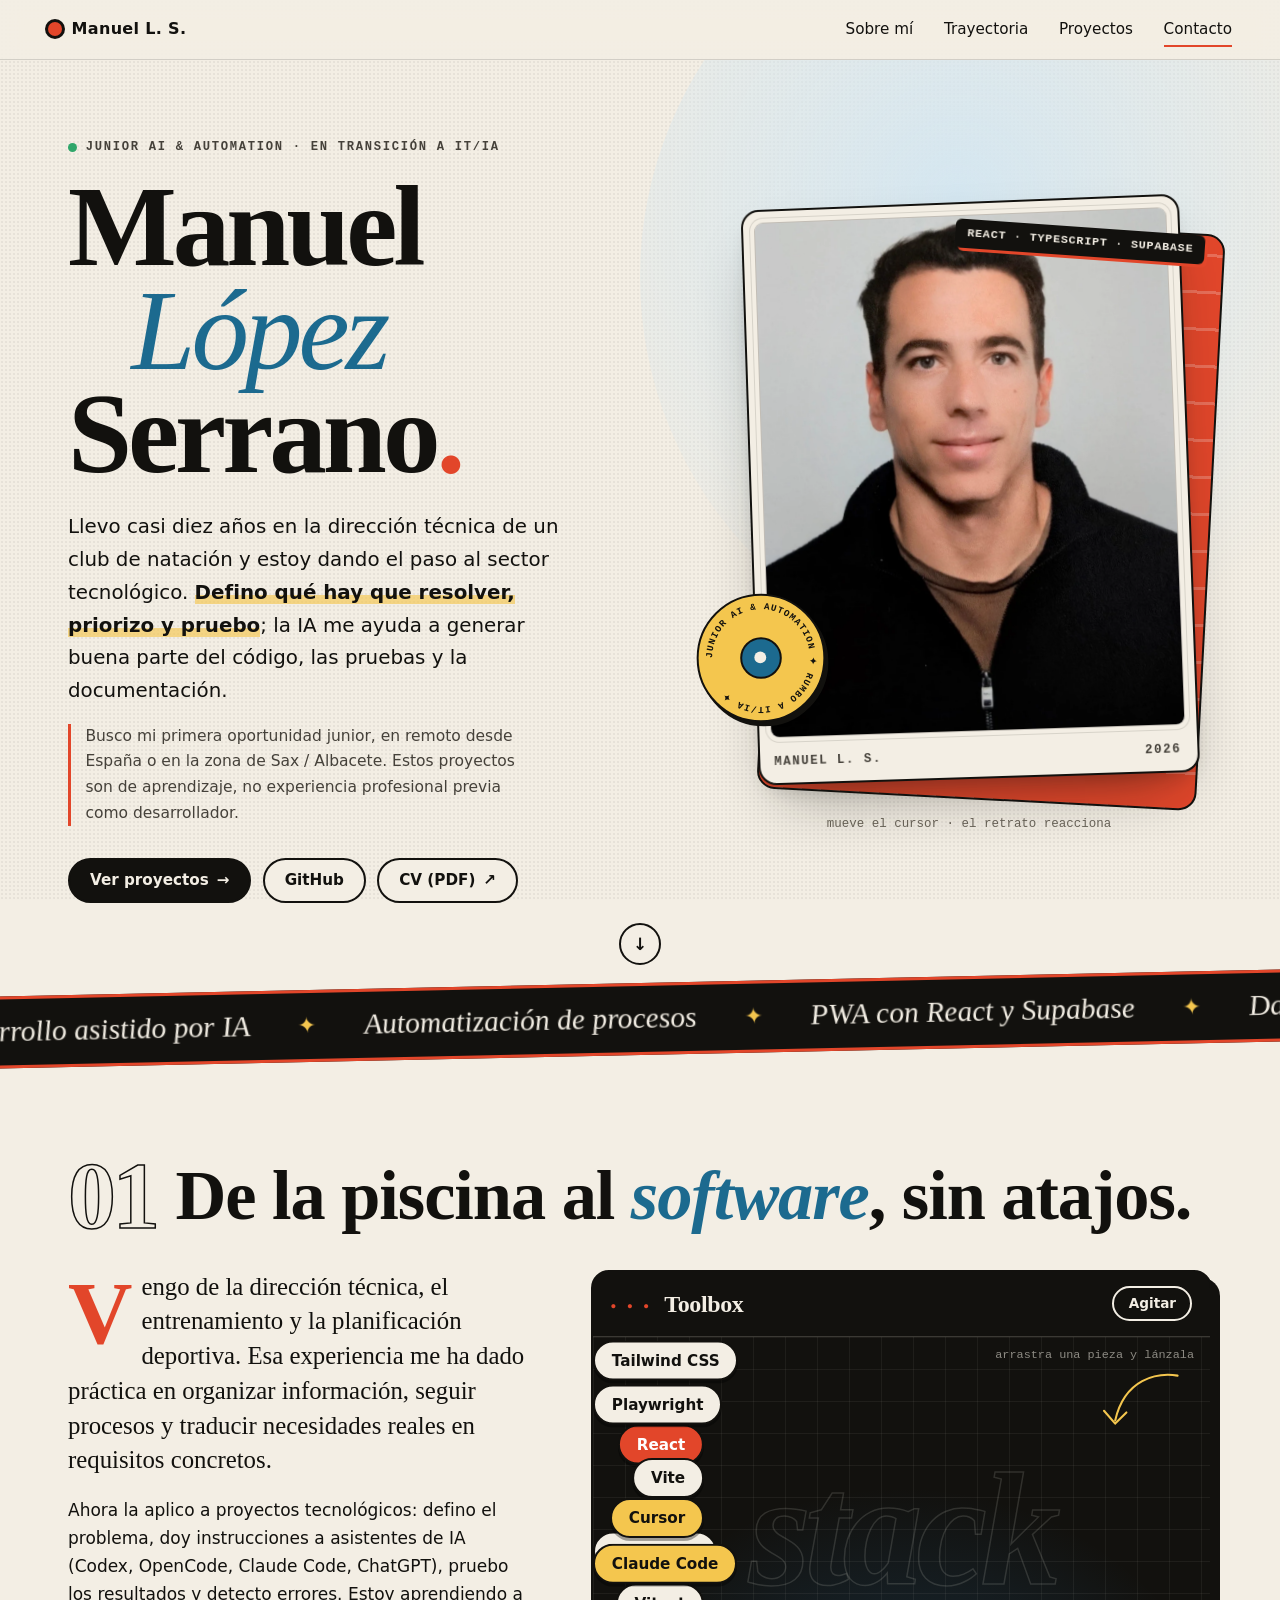
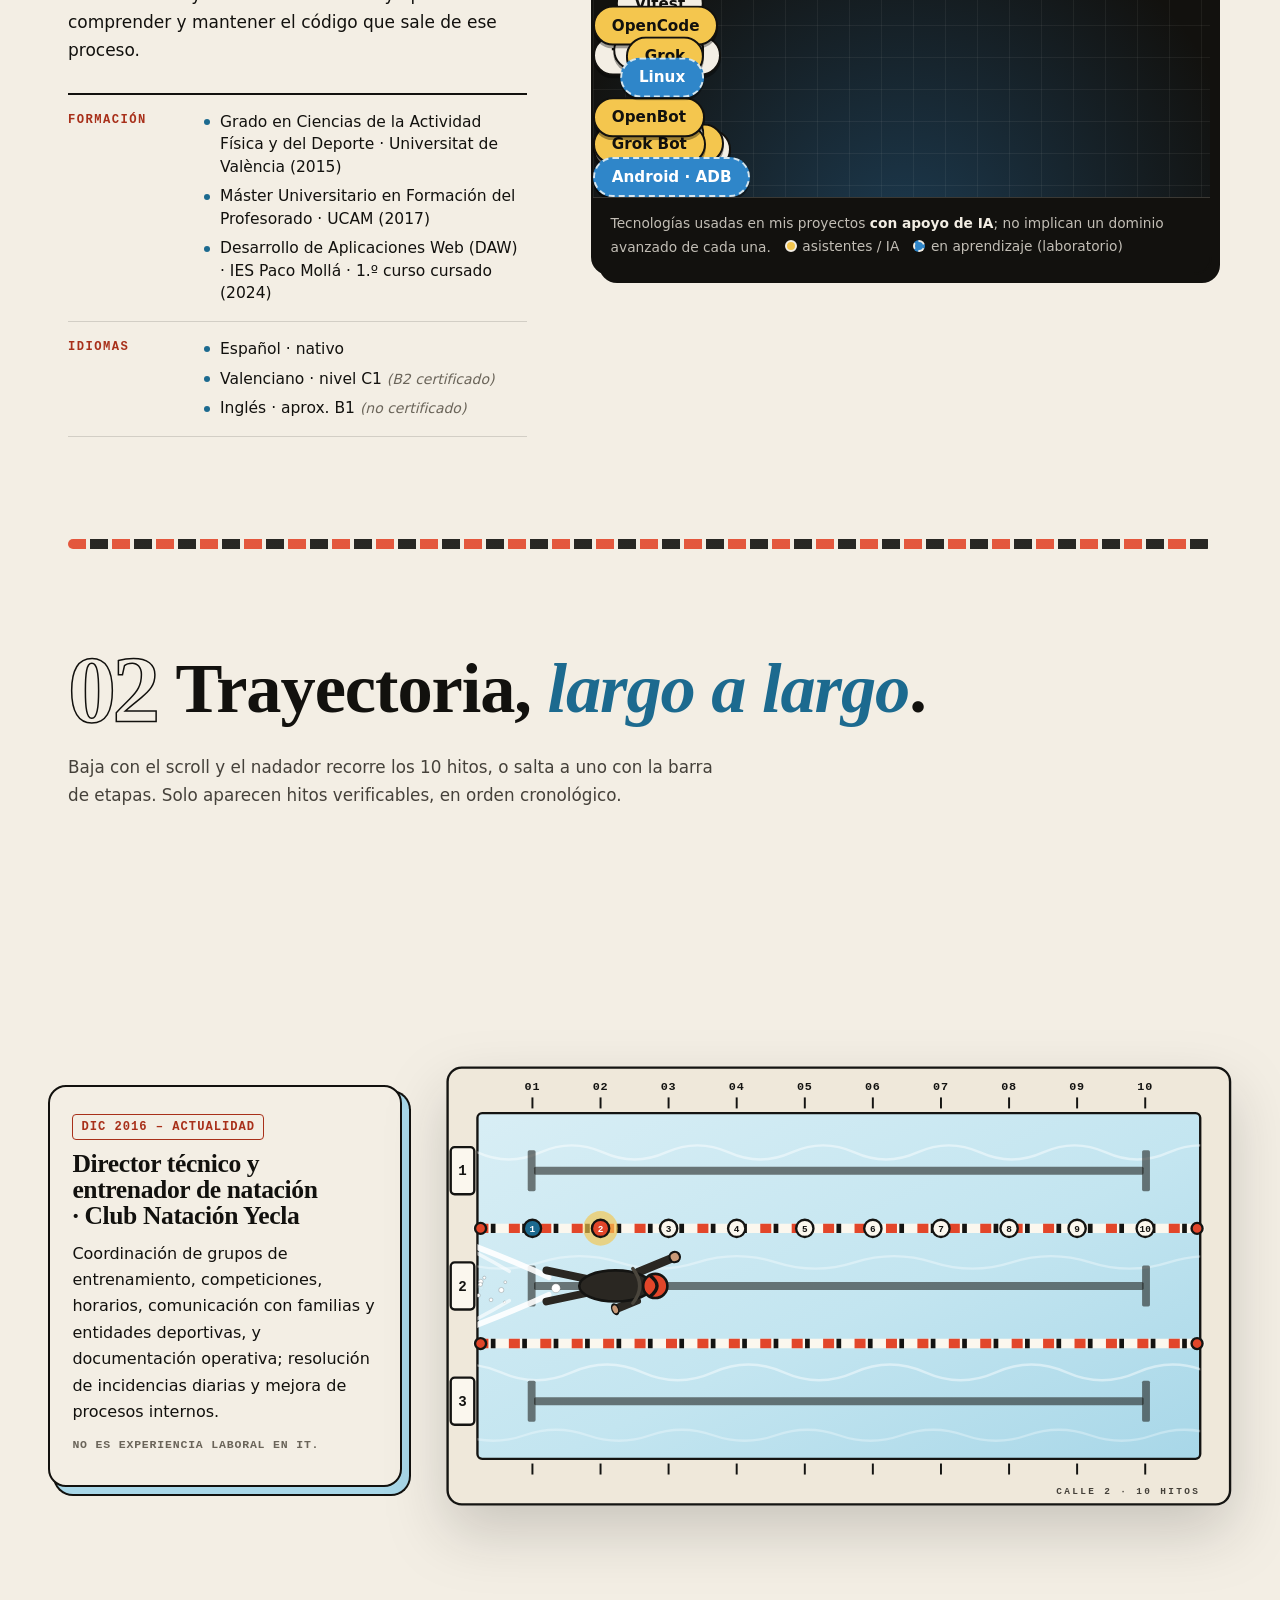
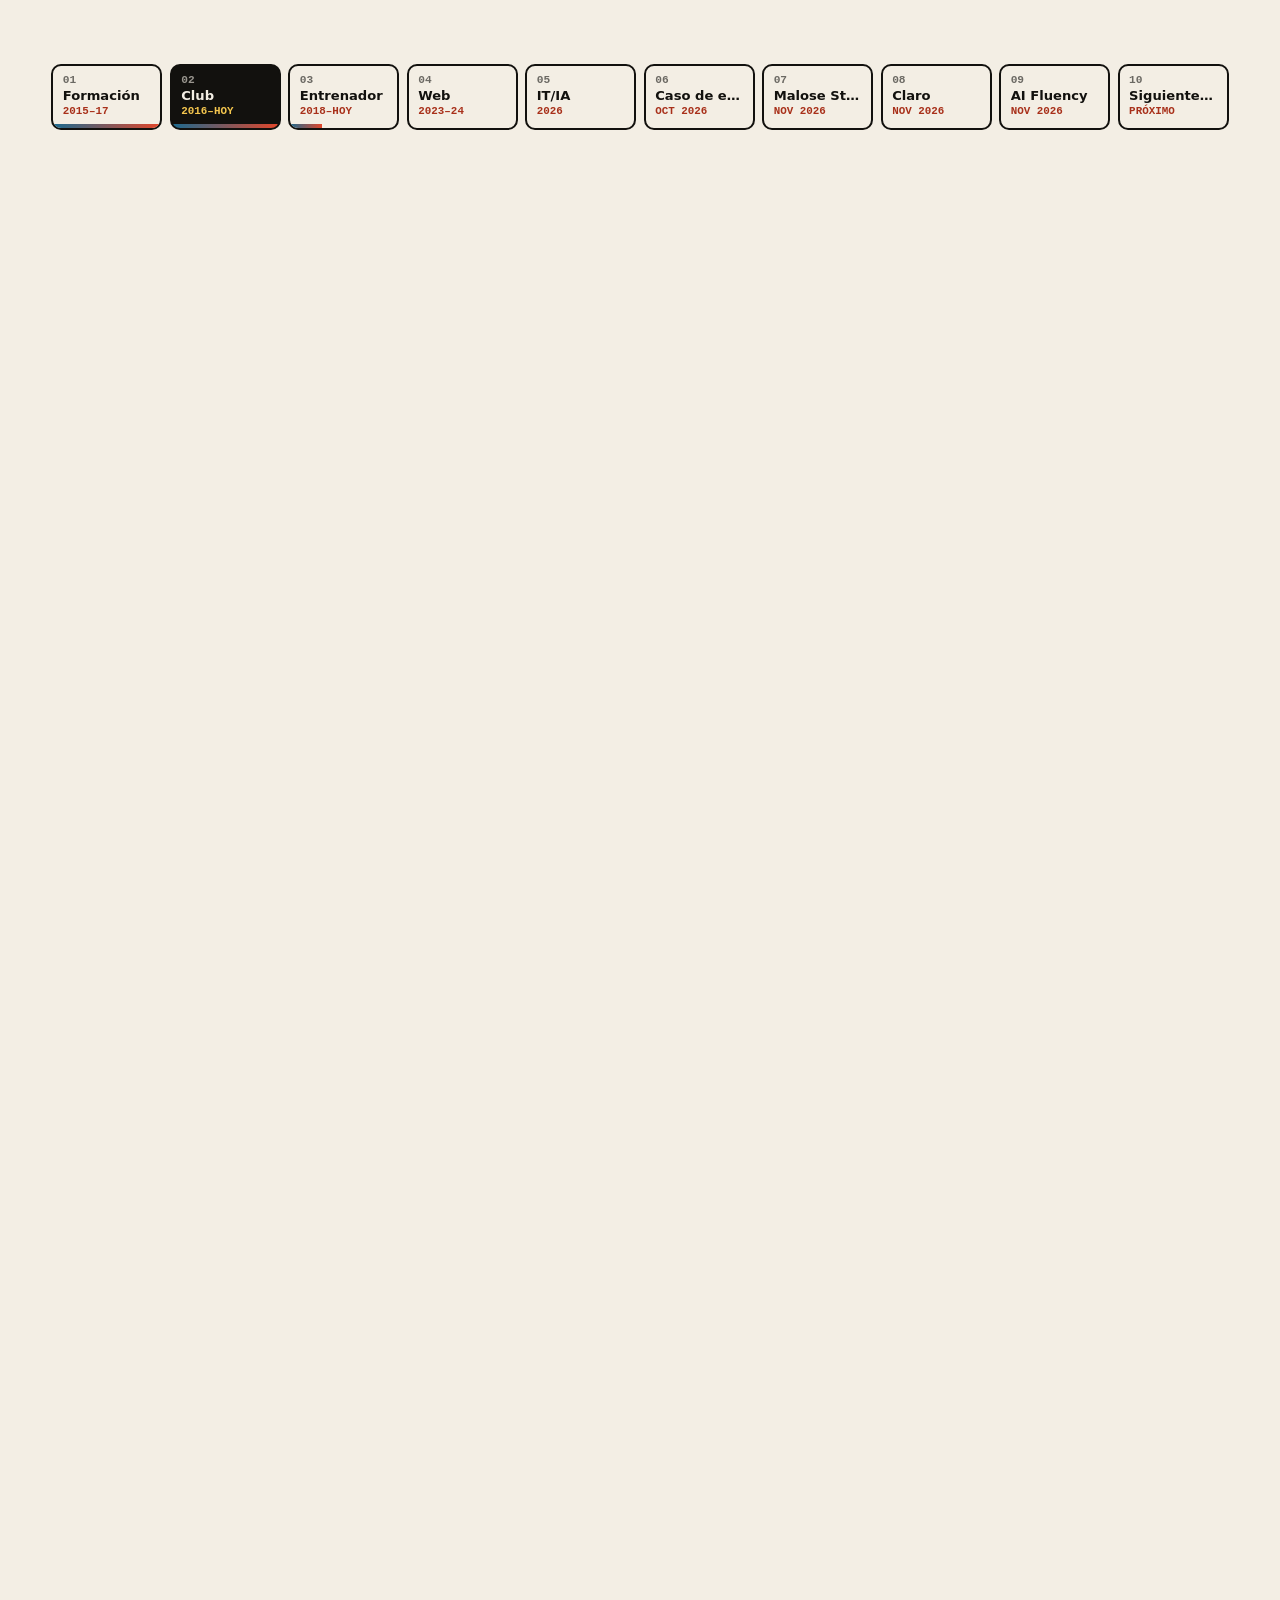
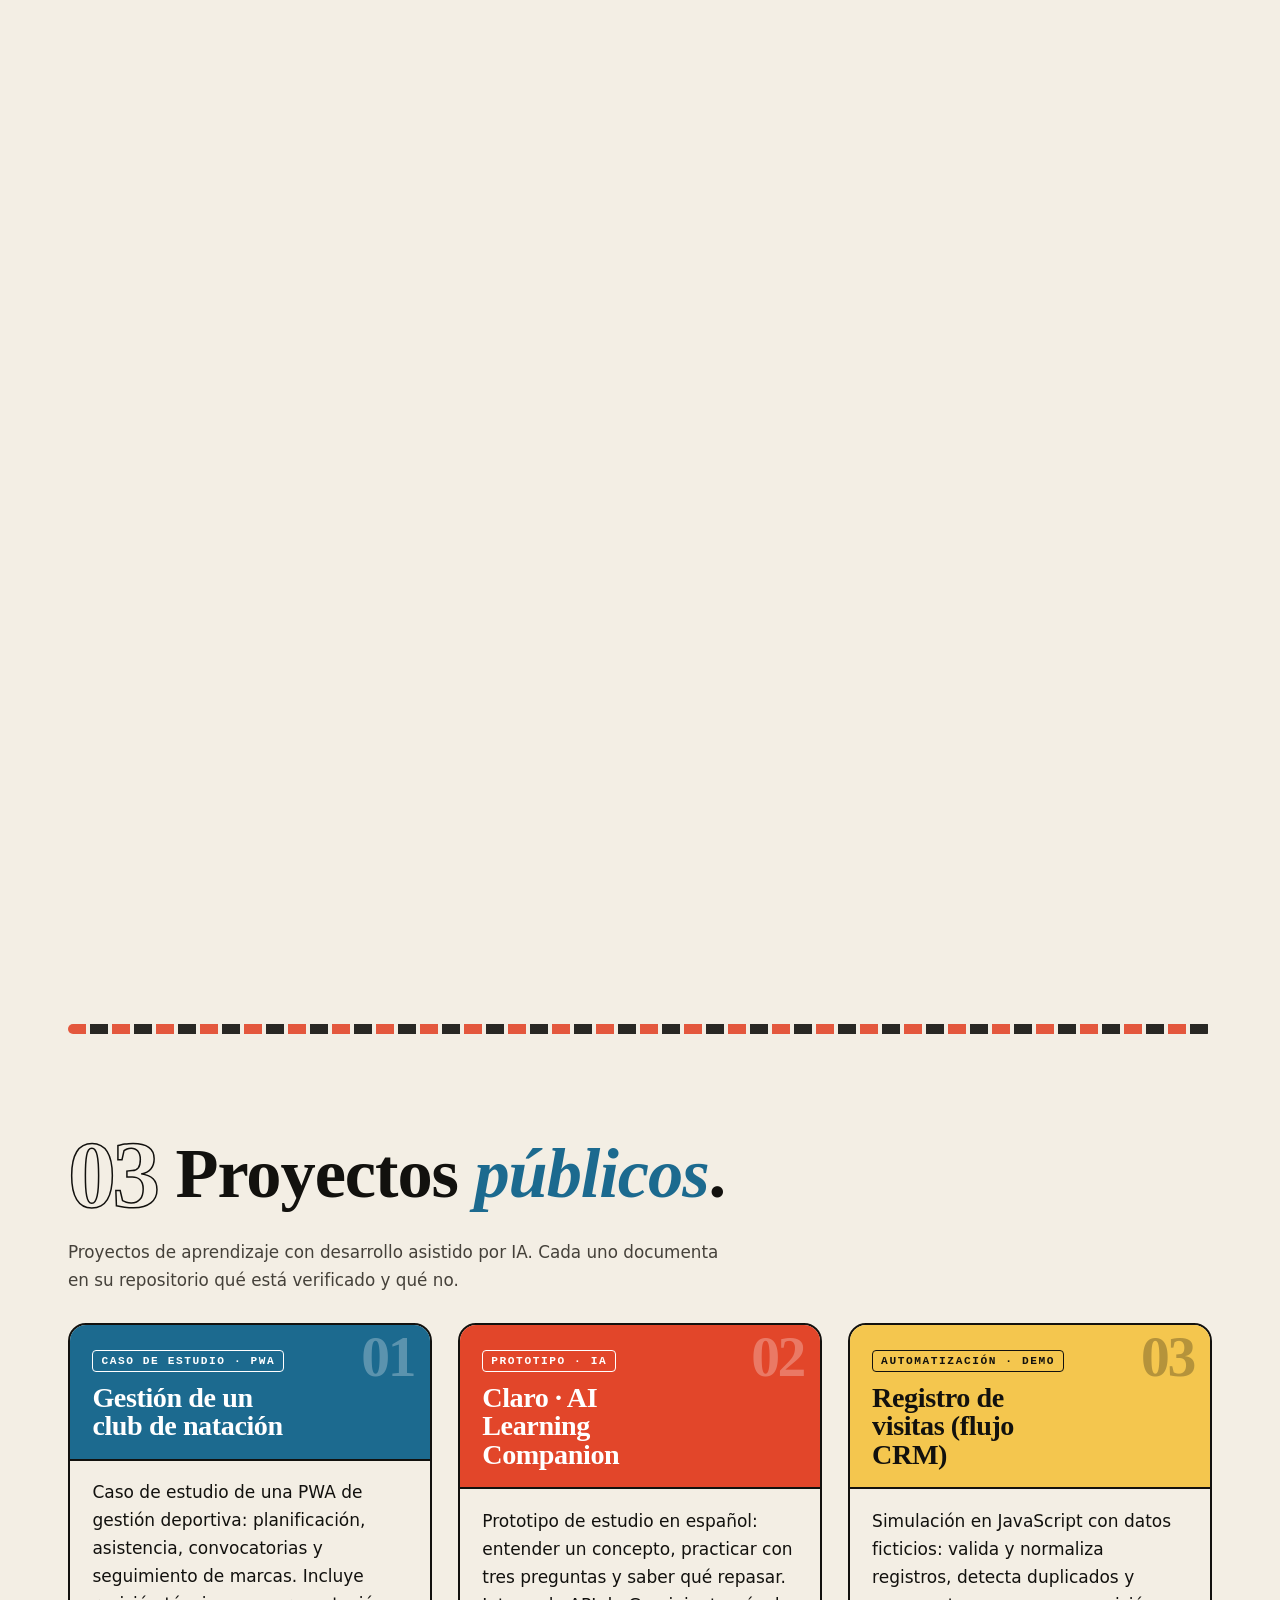
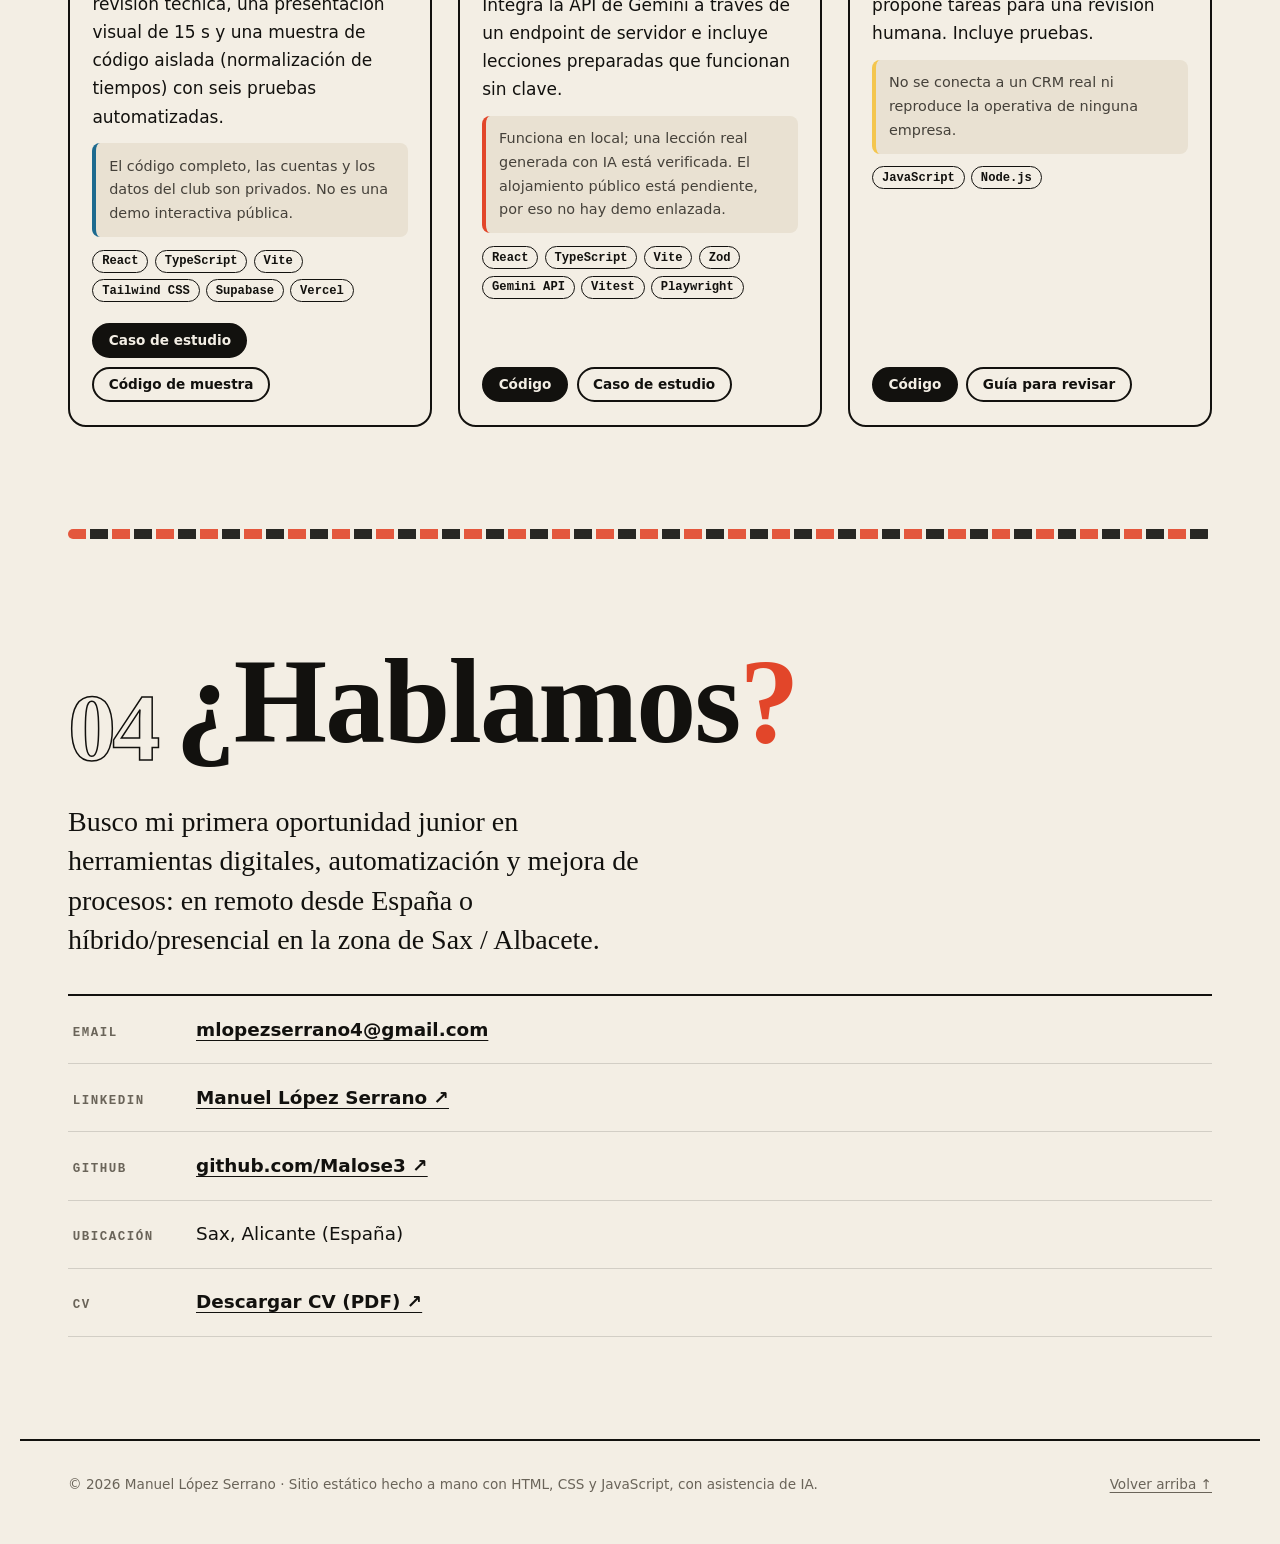
==== commit e9a7aee4: "Update Spanish CV PDF and DAW wording (IES Paco Molla)" ====
--- a/index.html
+++ b/index.html
@@ -117,7 +117,7 @@
                 <ul>
                   <li>Grado en Ciencias de la Actividad Física y del Deporte · Universitat de València (2015)</li>
                   <li>Máster Universitario en Formación del Profesorado · UCAM (2017)</li>
-                  <li>1.º de Desarrollo de Aplicaciones Web (DAW) · 2024 · <span class="facts__note">titulación no completada</span></li>
+                  <li>Desarrollo de Aplicaciones Web (DAW) · IES Paco Mollá · 1.º curso cursado (2024)</li>
                 </ul>
               </dd>
             </div>
@@ -219,7 +219,7 @@
             <span class="deck__num" aria-hidden="true">04<small>/10</small></span>
             <span class="deck__date">Dic 2023 – 2024</span>
             <h3>Primeros pasos en desarrollo web</h3>
-            <p>Prácticas iniciales de Git y GitHub y 1.º curso de Desarrollo de Aplicaciones Web (DAW, 2024; titulación no completada).</p>
+            <p>Prácticas iniciales de Git y GitHub y 1.º curso de Desarrollo de Aplicaciones Web (DAW) en el IES Paco Mollá (2024).</p>
             <a class="link" href="https://github.com/Malose3/hello-git" rel="noopener">Malose3/hello-git ↗</a>
           </li>
           <li class="deck__card" id="hito-5" data-k="4">
